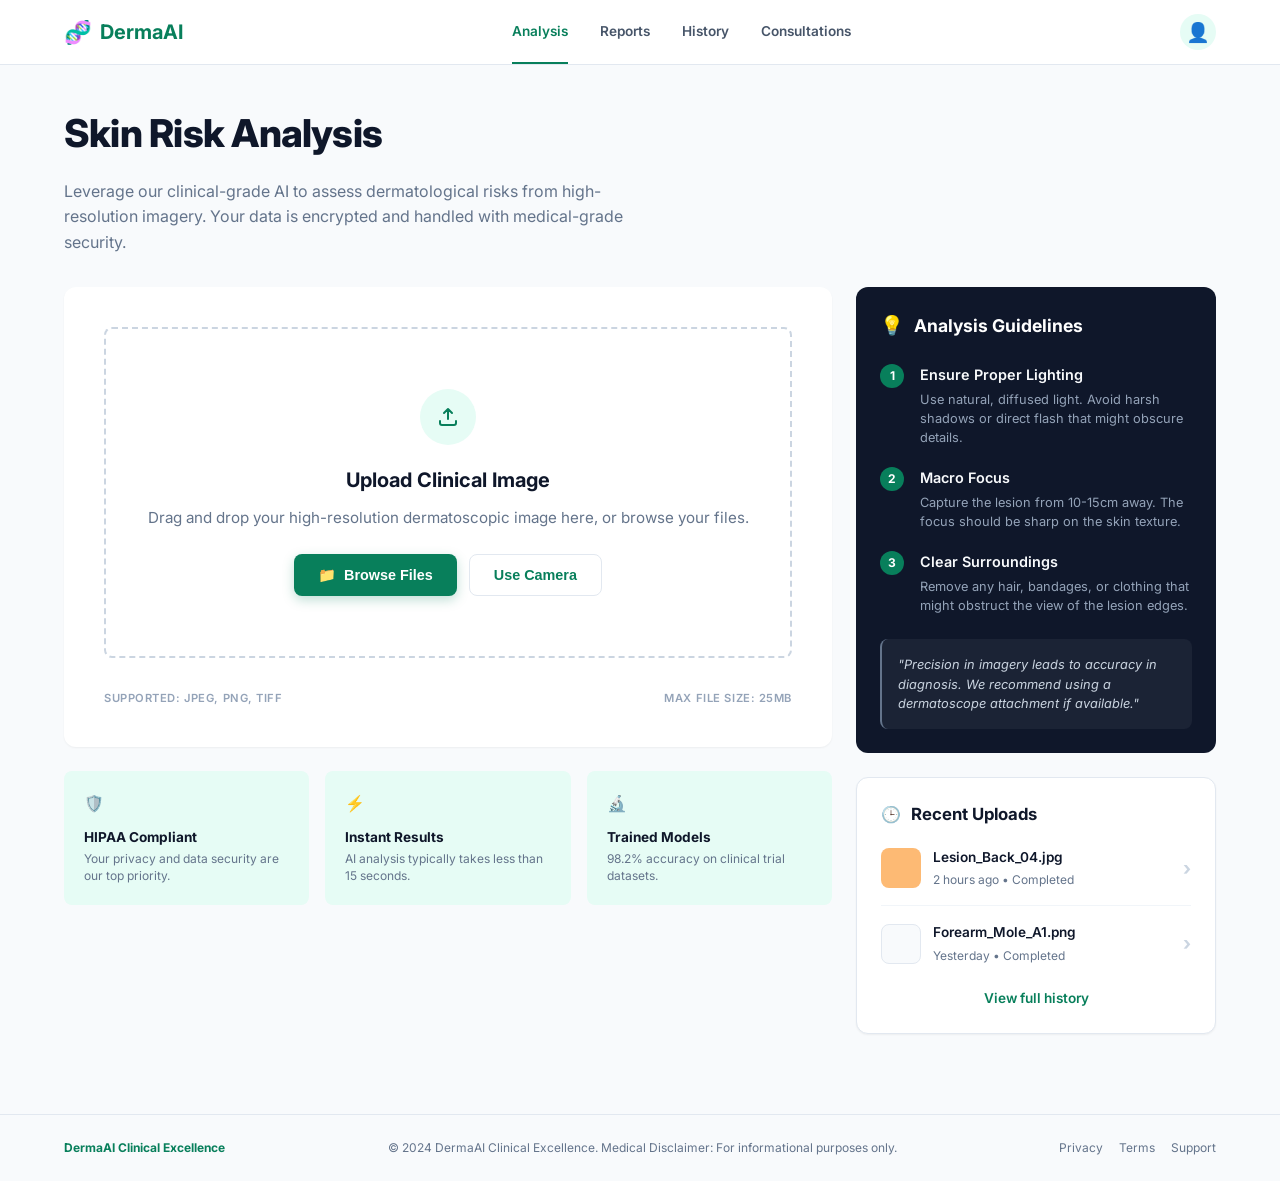
==== frontend/analyze.html @ 04e124de "Update analysis UI to clinical light theme" ====
<!DOCTYPE html>
<html lang="en">

<head>
    <meta charset="UTF-8" />
    <meta name="viewport" content="width=device-width, initial-scale=1.0" />
    <title>Skin Risk Analysis — DermaAI</title>
    <link rel="preconnect" href="https://fonts.googleapis.com" />
    <link href="https://fonts.googleapis.com/css2?family=Inter:wght@400;500;600;700;800&display=swap"
        rel="stylesheet" />
    <link rel="stylesheet" href="https://unpkg.com/leaflet@1.9.4/dist/leaflet.css" />
    <link rel="stylesheet" href="css/analyze.css" />
</head>

<body>

    <!-- ── NAV ────────────────────────────────────────────────── -->
    <nav class="nav">
        <div class="nav-inner">
            <a class="nav-logo" href="/">
                <span class="logo-icon">🧬</span>
                <span>DermaAI</span>
            </a>
            <div class="nav-links">
                <a href="#" class="active">Analysis</a>
                <a href="#">Reports</a>
                <a href="#">History</a>
                <a href="#">Consultations</a>
            </div>
            <div class="nav-user">
                <span class="avatar-icon">👤</span>
            </div>
        </div>
    </nav>

    <main class="main container">

        <!-- ── UPLOAD STATE ─────────────────────────────────────── -->
        <section class="upload-section" id="upload-section">
            <div class="upload-header">
                <h1>Skin Risk Analysis</h1>
                <p>Leverage our clinical-grade AI to assess dermatological risks from high-resolution imagery. Your data
                    is encrypted and handled with medical-grade security.</p>
            </div>

            <div class="upload-grid">
                <!-- Left Column: Upload Area -->
                <div class="upload-left">

                    <div class="upload-card" id="drop-zone">
                        <input type="file" id="file-input"
                            accept="image/png,image/jpeg,image/jpg,image/webp,image/bmp,image/tiff" hidden />

                        <div class="drop-content" id="drop-content">
                            <div class="drop-icon-circle">
                                <svg width="24" height="24" viewBox="0 0 24 24" fill="none" class="upload-icon">
                                    <path d="M12 4v10M12 4l-4 4m4-4 4 4M4 16v2a2 2 0 0 0 2 2h12a2 2 0 0 0 2-2v-2"
                                        stroke="currentColor" stroke-width="2" stroke-linecap="round"
                                        stroke-linejoin="round" />
                                </svg>
                            </div>
                            <h3>Upload Clinical Image</h3>
                            <p class="drop-hint">Drag and drop your high-resolution dermatoscopic image here, or browse
                                your files.</p>

                            <div class="upload-buttons">
                                <button class="btn-primary" id="browse-btn">
                                    <span class="icon">📁</span> Browse Files
                                </button>
                                <button class="btn-ghost-green">
                                    Use Camera
                                </button>
                            </div>
                        </div>

                        <!-- Preview state hides drop-content -->
                        <div class="preview-content hidden" id="preview-content">
                            <img id="preview-img" src="" alt="Preview" />
                            <p id="preview-name" class="hidden"></p>

                            <div class="upload-buttons preview-actions">
                                <button class="btn-primary" id="analyze-btn" disabled>
                                    <span id="analyze-label">Analyze Image</span>
                                    <span id="analyze-spinner" class="spinner hidden"></span>
                                </button>
                                <button class="btn-ghost-sm" id="change-btn">Change Image</button>
                            </div>
                        </div>

                        <div class="upload-footer">
                            <span class="left">SUPPORTED: JPEG, PNG, TIFF</span>
                            <span class="right">MAX FILE SIZE: 25MB</span>
                        </div>
                    </div>

                    <!-- Feature boxes -->
                    <div class="upload-features">
                        <div class="feat-box">
                            <div class="feat-icon">🛡️</div>
                            <div class="feat-text">
                                <h4>HIPAA Compliant</h4>
                                <p>Your privacy and data security are our top priority.</p>
                            </div>
                        </div>
                        <div class="feat-box">
                            <div class="feat-icon">⚡</div>
                            <div class="feat-text">
                                <h4>Instant Results</h4>
                                <p>AI analysis typically takes less than 15 seconds.</p>
                            </div>
                        </div>
                        <div class="feat-box">
                            <div class="feat-icon">🔬</div>
                            <div class="feat-text">
                                <h4>Trained Models</h4>
                                <p>98.2% accuracy on clinical trial datasets.</p>
                            </div>
                        </div>
                    </div>

                    <div class="error-box hidden" id="error-box">
                        <span id="error-msg"></span>
                    </div>
                </div>

                <!-- Right Column: Guidelines & History -->
                <div class="upload-right">

                    <!-- Analysis Guidelines Card -->
                    <div class="guidelines-card">
                        <div class="gl-header">
                            <span class="icon">💡</span>
                            <h2>Analysis Guidelines</h2>
                        </div>
                        <div class="gl-list">
                            <div class="gl-item">
                                <div class="gl-num">1</div>
                                <div class="gl-text">
                                    <h4>Ensure Proper Lighting</h4>
                                    <p>Use natural, diffused light. Avoid harsh shadows or direct flash that might
                                        obscure details.</p>
                                </div>
                            </div>
                            <div class="gl-item">
                                <div class="gl-num">2</div>
                                <div class="gl-text">
                                    <h4>Macro Focus</h4>
                                    <p>Capture the lesion from 10-15cm away. The focus should be sharp on the skin
                                        texture.</p>
                                </div>
                            </div>
                            <div class="gl-item">
                                <div class="gl-num">3</div>
                                <div class="gl-text">
                                    <h4>Clear Surroundings</h4>
                                    <p>Remove any hair, bandages, or clothing that might obstruct the view of the lesion
                                        edges.</p>
                                </div>
                            </div>
                        </div>
                        <div class="gl-quote">
                            "Precision in imagery leads to accuracy in diagnosis. We recommend using a dermatoscope
                            attachment if available."
                        </div>
                    </div>

                    <!-- Recent Uploads Card -->
                    <div class="recent-uploads-card">
                        <div class="ru-header">
                            <span class="icon">🕒</span>
                            <h2>Recent Uploads</h2>
                        </div>
                        <div class="ru-list">
                            <div class="ru-item">
                                <div class="ru-thumb orange"></div>
                                <div class="ru-info">
                                    <h4>Lesion_Back_04.jpg</h4>
                                    <p>2 hours ago • Completed</p>
                                </div>
                                <div class="ru-arrow">›</div>
                            </div>
                            <div class="ru-item">
                                <div class="ru-thumb white"></div>
                                <div class="ru-info">
                                    <h4>Forearm_Mole_A1.png</h4>
                                    <p>Yesterday • Completed</p>
                                </div>
                                <div class="ru-arrow">›</div>
                            </div>
                        </div>
                        <div class="ru-view-all">
                            <a href="#">View full history</a>
                        </div>
                    </div>

                </div>
            </div>
        </section>

        <!-- ── RESULTS STATE ────────────────────────────────────── -->
        <section class="results-section hidden" id="results-section">

            <!-- Header -->
            <div class="result-header-row">
                <div class="result-header-text">
                    <span class="super-heading">CLINICAL ANALYSIS RESULT</span>
                    <h1 id="report-id">Report #DAI-0000</h1>
                    <p>AI-assisted dermatological evaluation generated on <span id="report-date"></span>. This report
                        provides visual heatmaps and risk stratification.</p>
                </div>
                <div class="result-header-action">
                    <button class="btn-primary" id="download-btn">
                        <span id="dl-label">📥 Download PDF Report</span>
                        <span id="dl-spinner" class="spinner hidden"></span>
                    </button>
                </div>
            </div>

            <div class="layout-grid">

                <!-- Left Column -->
                <div class="col-left">

                    <!-- Visual Diagnostics -->
                    <div class="card visual-card">
                        <div class="card-header">
                            <span class="icon">👁️</span>
                            <h2>Visual Diagnostics</h2>
                        </div>
                        <div class="images-container">
                            <div class="image-box">
                                <span class="image-label">ORIGINAL INPUT IMAGE</span>
                                <div class="img-wrapper">
                                    <img id="orig-img" src="" alt="Raw Input" />
                                    <span class="img-pill">RAW_INPUT_01</span>
                                </div>
                            </div>
                            <div class="image-box">
                                <span class="image-label">GRAD-CAM HEATMAP</span>
                                <div class="img-wrapper">
                                    <img id="heat-img" src="" alt="Activation Map" />
                                    <span class="img-pill">ACTIVATION_MAP_01</span>
                                </div>
                            </div>
                        </div>
                        <div class="visual-explainer">
                            The Grad-CAM heatmap highlights the specific pixel regions the neural network prioritized
                            during classification. Red areas indicate high influence on the final prediction.
                        </div>
                    </div>

                    <!-- Clinical Recommendations -->
                    <div class="card recommendations-card" id="recs-card">
                        <h2>Clinical Recommendations</h2>
                        <div class="rec-list" id="rec-list">
                            <!-- Injected by JS -->
                        </div>
                    </div>

                </div>

                <!-- Right Column -->
                <div class="col-right">

                    <!-- AI Prediction (Green Card) -->
                    <div class="card prediction-card" id="prediction-card">
                        <div class="pred-header">
                            <div class="shield-icon">🛡️</div>
                            <div class="risk-badge" id="risk-badge">LOW RISK</div>
                        </div>
                        <div class="pred-body">
                            <span class="pred-super">AI PREDICTION</span>
                            <h2 id="pred-class-main">Benign Pattern</h2>
                        </div>
                        <div class="pred-footer">
                            <div class="conf-labels">
                                <span>Confidence Score</span>
                                <span id="conf-pct" class="conf-pct-text">94.2%</span>
                            </div>
                            <div class="conf-track">
                                <div class="conf-fill" id="conf-fill" style="width: 0%"></div>
                            </div>
                        </div>
                    </div>

                    <!-- Analysis Details -->
                    <div class="card details-card">
                        <h2>Analysis Details</h2>
                        <div class="detail-row">
                            <span class="detail-label">Label Class</span>
                            <span class="detail-value" id="detail-class">Melanocytic</span>
                        </div>
                        <div class="detail-row">
                            <span class="detail-label">Processing Time</span>
                            <span class="detail-value" id="detail-time">1.2s</span>
                        </div>
                        <div class="detail-row">
                            <span class="detail-label">Model Version</span>
                            <span class="detail-value">v4.2-Clinical</span>
                        </div>
                    </div>

                    <!-- Nearby Specialists -->
                    <div class="card map-card">
                        <h2>Find Nearby Specialists</h2>
                        <p>Connect with a professional to verify these findings and receive a personalized treatment
                            plan.</p>
                        <div class="map-wrapper" id="map-wrapper">
                            <div id="map" class="map-container"></div>
                        </div>
                        <button class="btn-ghost" id="map-btn">🔍 Search Specialists</button>
                    </div>

                </div>
            </div>

            <!-- Footer Disclaimer -->
            <div class="disclaimer-banner">
                <div class="disc-icon">i</div>
                <div class="disc-content">
                    <strong>Medical Disclaimer</strong>
                    <p>This AI-generated analysis is for informational purposes only and does not constitute medical
                        advice, diagnosis, or treatment. DermaAI's algorithms are screening tools and should not be used
                        as a replacement for clinical evaluation by a healthcare professional. If you notice rapid
                        changes in size, shape, or color of any skin lesion, please consult a dermatologist immediately
                        regardless of the results shown here.</p>
                </div>
            </div>

            <!-- New analysis button at very bottom -->
            <div class="new-analysis-wrap">
                <button class="btn-text" id="new-analysis-btn">← Analyze another image</button>
            </div>

        </section>
    </main>

    <footer class="app-footer">
        <div class="container footer-inner">
            <div class="footer-left">DermaAI Clinical Excellence</div>
            <div class="footer-mid">© 2024 DermaAI Clinical Excellence. Medical Disclaimer: For informational purposes
                only.</div>
            <div class="footer-right">
                <a href="#">Privacy</a>
                <a href="#">Terms</a>
                <a href="#">Support</a>
            </div>
        </div>
    </footer>

    <script src="https://unpkg.com/leaflet@1.9.4/dist/leaflet.js"></script>
    <script src="js/upload.js"></script>
    <script src="js/analyze.js"></script>
    <script src="js/map.js"></script>
</body>

</html>
---- frontend/css/analyze.css ----
/* ═══════════════════════════════════════════════════════════
   DermaAI — Clinical Analysis Theme CSS
   Clean, light, medical aesthetics matching the new design
═══════════════════════════════════════════════════════════ */

:root {
    --bg-color: #f8fafc;
    --surface-color: #ffffff;
    --text-main: #0f172a;
    --text-muted: #64748b;
    --text-nav: #475569;

    --primary: #0ca678;
    /* Teal / Green */
    --primary-dark: #087f5b;
    --primary-light: #e6fcf5;
    --primary-hover: #065f46;

    --border-color: #e2e8f0;

    --shadow-sm: 0 1px 2px rgba(0, 0, 0, 0.05);
    --shadow-md: 0 4px 6px -1px rgba(0, 0, 0, 0.05), 0 2px 4px -1px rgba(0, 0, 0, 0.03);
    --shadow-lg: 0 10px 15px -3px rgba(0, 0, 0, 0.05);

    --radius: 8px;
    --radius-lg: 12px;
}

*,
*::before,
*::after {
    box-sizing: border-box;
    margin: 0;
    padding: 0;
}

body {
    font-family: 'Inter', sans-serif;
    background-color: var(--bg-color);
    color: var(--text-main);
    line-height: 1.5;
    min-height: 100vh;
    display: flex;
    flex-direction: column;
}

.container {
    max-width: 1200px;
    margin: 0 auto;
    padding: 0 24px;
}

.hidden {
    display: none !important;
}

/* ── NAV ────────────────────────────────────────────────── */
.nav {
    background: var(--surface-color);
    border-bottom: 1px solid var(--border-color);
    position: sticky;
    top: 0;
    z-index: 100;
}

.nav-inner {
    max-width: 1200px;
    margin: 0 auto;
    padding: 0 24px;
    display: flex;
    align-items: center;
    justify-content: space-between;
    height: 64px;
}

.nav-logo {
    display: flex;
    align-items: center;
    gap: 8px;
    text-decoration: none;
    font-weight: 700;
    font-size: 1.25rem;
    color: var(--primary-dark);
}

.logo-icon {
    font-size: 1.4rem;
}

.nav-links {
    display: flex;
    gap: 32px;
    height: 100%;
}

.nav-links a {
    color: var(--text-nav);
    text-decoration: none;
    font-weight: 600;
    font-size: 0.85rem;
    display: flex;
    align-items: center;
    border-bottom: 2px solid transparent;
    transition: color 0.2s;
}

.nav-links a:hover {
    color: var(--text-main);
}

.nav-links a.active {
    color: var(--primary-dark);
    border-bottom-color: var(--primary-dark);
}

.nav-user .avatar-icon {
    font-size: 1.2rem;
    background: var(--primary-light);
    width: 36px;
    height: 36px;
    border-radius: 50%;
    display: flex;
    align-items: center;
    justify-content: center;
    color: var(--primary-dark);
}

/* ── MAIN ───────────────────────────────────────────────── */
.main {
    flex: 1;
    padding: 40px 24px 80px;
}

/* Common Text Styles */
.super-heading {
    font-size: 0.65rem;
    font-weight: 700;
    text-transform: uppercase;
    letter-spacing: 0.1em;
    color: var(--primary-dark);
    margin-bottom: 8px;
    display: block;
}

/* ── UPLOAD STATE (NEW REBUILD) ─────────────────────────── */
.upload-section {
    animation: fadeIn 0.4s ease;
}

.upload-header {
    margin-bottom: 32px;
}

.upload-header h1 {
    font-size: 2.4rem;
    font-weight: 800;
    letter-spacing: -0.02em;
    margin-bottom: 16px;
    color: #0f172a;
}

.upload-header p {
    color: var(--text-muted);
    font-size: 1rem;
    max-width: 600px;
    line-height: 1.6;
}

.upload-grid {
    display: grid;
    grid-template-columns: 1fr 360px;
    gap: 24px;
}

@media (max-width: 900px) {
    .upload-grid {
        grid-template-columns: 1fr;
    }
}

/* Upload Card (Left) */
.upload-card {
    background: var(--surface-color);
    border-radius: var(--radius-lg);
    padding: 40px;
    box-shadow: var(--shadow-sm);
    display: flex;
    flex-direction: column;
    margin-bottom: 24px;
}

.drop-content {
    border: 2px dashed #cbd5e1;
    border-radius: var(--radius);
    padding: 60px 32px;
    text-align: center;
    margin-bottom: 32px;
    transition: all 0.2s;
}

.upload-card.drag-over .drop-content {
    border-color: var(--primary-dark);
    background: #f8fafc;
}

.drop-icon-circle {
    width: 56px;
    height: 56px;
    border-radius: 50%;
    background: var(--primary-light);
    color: var(--primary-dark);
    display: flex;
    align-items: center;
    justify-content: center;
    margin: 0 auto 20px;
}

.upload-icon {
    color: var(--primary-dark);
}

.drop-content h3 {
    font-size: 1.25rem;
    font-weight: 700;
    margin-bottom: 12px;
}

.drop-hint {
    font-size: 0.95rem;
    color: var(--text-muted);
    margin-bottom: 24px;
}

.upload-buttons {
    display: flex;
    gap: 12px;
    justify-content: center;
}

.upload-footer {
    display: flex;
    justify-content: space-between;
    font-size: 0.7rem;
    font-weight: 600;
    color: #94a3b8;
    letter-spacing: 0.05em;
}

/* Feature Boxes */
.upload-features {
    display: grid;
    grid-template-columns: repeat(3, 1fr);
    gap: 16px;
}

.feat-box {
    background: var(--primary-light);
    border-radius: var(--radius);
    padding: 20px;
    display: flex;
    flex-direction: column;
    gap: 12px;
}

.feat-icon {
    width: 24px;
    height: 24px;
}

.feat-text h4 {
    font-size: 0.85rem;
    font-weight: 700;
    color: var(--text-main);
    margin-bottom: 4px;
}

.feat-text p {
    font-size: 0.75rem;
    color: var(--text-muted);
    line-height: 1.4;
}

/* Guidelines Card */
.guidelines-card {
    background: #0f172a;
    color: white;
    border-radius: var(--radius-lg);
    padding: 24px;
    margin-bottom: 24px;
}

.gl-header {
    display: flex;
    align-items: center;
    gap: 10px;
    margin-bottom: 24px;
}

.gl-header .icon {
    color: #38bdf8;
    font-size: 1.2rem;
}

.gl-header h2 {
    font-size: 1.1rem;
    font-weight: 700;
}

.gl-list {
    display: flex;
    flex-direction: column;
    gap: 20px;
    margin-bottom: 24px;
}

.gl-item {
    display: flex;
    gap: 16px;
}

.gl-num {
    width: 24px;
    height: 24px;
    border-radius: 50%;
    flex-shrink: 0;
    background: var(--primary-dark);
    color: white;
    font-size: 0.75rem;
    font-weight: 700;
    display: flex;
    justify-content: center;
    align-items: center;
}

.gl-text h4 {
    font-size: 0.9rem;
    font-weight: 600;
    color: #f8fafc;
    margin-bottom: 4px;
}

.gl-text p {
    font-size: 0.8rem;
    color: #94a3b8;
    line-height: 1.5;
}

.gl-quote {
    font-style: italic;
    font-size: 0.8rem;
    color: #cbd5e1;
    background: rgba(255, 255, 255, 0.05);
    border-radius: var(--radius);
    padding: 16px;
    border-left: 2px solid var(--text-muted);
}

/* Recent Uploads */
.recent-uploads-card {
    background: var(--surface-color);
    border: 1px solid var(--border-color);
    border-radius: var(--radius-lg);
    padding: 24px;
    box-shadow: var(--shadow-sm);
}

.ru-header {
    display: flex;
    align-items: center;
    gap: 10px;
    margin-bottom: 20px;
}

.ru-header .icon {
    color: var(--primary-dark);
}

.ru-header h2 {
    font-size: 1.05rem;
    font-weight: 700;
}

.ru-list {
    display: flex;
    flex-direction: column;
    gap: 16px;
    margin-bottom: 20px;
}

.ru-item {
    display: flex;
    align-items: center;
    gap: 12px;
    padding-bottom: 16px;
    border-bottom: 1px solid #f1f5f9;
    cursor: pointer;
}

.ru-item:last-child {
    border-bottom: none;
    padding-bottom: 0;
}

.ru-thumb {
    width: 40px;
    height: 40px;
    border-radius: var(--radius);
    flex-shrink: 0;
}

.ru-thumb.orange {
    background: #fdba74;
}

.ru-thumb.white {
    background: #f8fafc;
    border: 1px solid var(--border-color);
}

.ru-info {
    flex: 1;
}

.ru-info h4 {
    font-size: 0.85rem;
    font-weight: 600;
    margin-bottom: 4px;
}

.ru-info p {
    font-size: 0.75rem;
    color: var(--text-muted);
}

.ru-arrow {
    color: #cbd5e1;
    font-weight: bold;
    font-size: 1.2rem;
}

.ru-view-all {
    text-align: center;
}

.ru-view-all a {
    color: var(--primary-dark);
    font-size: 0.85rem;
    font-weight: 600;
    text-decoration: none;
}

.ru-view-all a:hover {
    text-decoration: underline;
}

/* Upload Flow buttons inside dropzone */
.btn-primary {
    background: var(--primary-dark);
    color: white;
    border: none;
    border-radius: var(--radius);
    padding: 12px 24px;
    font-weight: 600;
    font-size: 0.9rem;
    cursor: pointer;
    display: inline-flex;
    align-items: center;
    justify-content: center;
    gap: 8px;
    box-shadow: 0 4px 12px rgba(8, 127, 91, 0.25);
    transition: all 0.2s;
}

.btn-primary:hover:not(:disabled) {
    background: var(--primary-hover);
    transform: translateY(-1px);
    box-shadow: 0 6px 16px rgba(8, 127, 91, 0.3);
}

.btn-primary:disabled {
    opacity: 0.6;
    cursor: not-allowed;
    transform: none;
    box-shadow: none;
}

.btn-ghost-green {
    background: white;
    border: 1px solid var(--border-color);
    color: var(--primary-dark);
    font-weight: 600;
    font-size: 0.9rem;
    border-radius: var(--radius);
    padding: 12px 24px;
    cursor: pointer;
    transition: all 0.2s;
}

.btn-ghost-green:hover {
    background: var(--primary-light);
    border-color: var(--primary);
}

.preview-content {
    display: flex;
    flex-direction: column;
    align-items: center;
    margin-bottom: 32px;
}

.preview-content img {
    max-height: 280px;
    border-radius: var(--radius);
    box-shadow: var(--shadow-sm);
    margin-bottom: 24px;
}

.preview-actions {
    width: 100%;
    display: flex;
    gap: 16px;
    justify-content: center;
}

/* ── RESULTS STATE ──────────────────────────────────────── */
.results-section {
    animation: fadeIn 0.4s ease;
}

@keyframes fadeIn {
    from {
        opacity: 0;
        transform: translateY(10px);
    }

    to {
        opacity: 1;
        transform: none;
    }
}

.result-header-row {
    display: flex;
    justify-content: space-between;
    align-items: flex-start;
    margin-bottom: 32px;
}

.result-header-text h1 {
    font-size: 2.2rem;
    font-weight: 800;
    letter-spacing: -0.02em;
    margin-bottom: 8px;
    color: #0f172a;
}

.result-header-text p {
    color: var(--text-muted);
    font-size: 0.9rem;
    max-width: 500px;
    line-height: 1.5;
}

.layout-grid {
    display: grid;
    grid-template-columns: 1fr 340px;
    gap: 24px;
    margin-bottom: 32px;
}

@media (max-width: 900px) {
    .layout-grid {
        grid-template-columns: 1fr;
    }
}

/* Cards */
.card {
    background: var(--surface-color);
    border-radius: var(--radius-lg);
    padding: 24px;
    box-shadow: var(--shadow-sm);
    margin-bottom: 24px;
    border: 1px solid #f1f5f9;
}

.card h2 {
    font-size: 1.05rem;
    font-weight: 700;
    margin-bottom: 16px;
}

/* Visual Diagnostics */
.visual-card .card-header {
    display: flex;
    align-items: center;
    gap: 8px;
    margin-bottom: 20px;
}

.visual-card .card-header h2 {
    margin: 0;
}

.visual-card .icon {
    color: var(--primary-dark);
    font-size: 1.2rem;
}

.images-container {
    display: grid;
    grid-template-columns: 1fr 1fr;
    gap: 16px;
    margin-bottom: 20px;
}

.image-box {
    display: flex;
    flex-direction: column;
    gap: 8px;
}

.image-label {
    font-size: 0.65rem;
    font-weight: 700;
    letter-spacing: 0.05em;
    color: var(--text-muted);
}

.img-wrapper {
    position: relative;
    border-radius: var(--radius);
    overflow: hidden;
    background: #f1f5f9;
    aspect-ratio: 1;
}

.img-wrapper img {
    width: 100%;
    height: 100%;
    object-fit: cover;
    display: block;
}

.img-pill {
    position: absolute;
    bottom: 8px;
    left: 8px;
    background: rgba(255, 255, 255, 0.85);
    backdrop-filter: blur(4px);
    padding: 4px 8px;
    border-radius: 4px;
    font-size: 0.6rem;
    font-weight: 700;
    color: var(--text-main);
    pointer-events: none;
}

.visual-explainer {
    background: #f8fafc;
    border: 1px solid var(--border-color);
    border-radius: var(--radius);
    padding: 16px;
    font-size: 0.8rem;
    color: var(--text-nav);
    font-style: italic;
}

/* Clinical Recommendations */
.recommendations-card {
    padding-bottom: 16px;
}

.rec-list {
    display: flex;
    flex-direction: column;
    gap: 20px;
}

.rec-item {
    display: flex;
    gap: 16px;
}

.rec-num {
    width: 24px;
    height: 24px;
    border-radius: 50%;
    flex-shrink: 0;
    background: var(--primary-light);
    color: var(--primary-dark);
    font-size: 0.75rem;
    font-weight: 700;
    display: flex;
    align-items: center;
    justify-content: center;
}

.rec-text h4 {
    font-size: 0.85rem;
    font-weight: 700;
    margin-bottom: 4px;
}

.rec-text p {
    font-size: 0.8rem;
    color: var(--text-nav);
    line-height: 1.5;
}

/* AI Prediction Card */
.prediction-card {
    background: linear-gradient(145deg, #098865 0%, #065f46 100%);
    color: white;
    padding: 24px;
    border: none;
}

.pred-header {
    display: flex;
    justify-content: space-between;
    align-items: center;
    margin-bottom: 24px;
}

.shield-icon {
    width: 32px;
    height: 32px;
    border-radius: 8px;
    background: rgba(255, 255, 255, 0.2);
    display: flex;
    align-items: center;
    justify-content: center;
    font-size: 1.1rem;
}

.risk-badge {
    background: var(--primary-light);
    color: var(--primary-dark);
    padding: 4px 10px;
    border-radius: 50px;
    font-size: 0.65rem;
    font-weight: 800;
    text-transform: uppercase;
    letter-spacing: 0.05em;
}

/* Dynamic risk colors */
.prediction-card.medium {
    background: linear-gradient(145deg, #d97706 0%, #b45309 100%);
}

.prediction-card.medium .risk-badge {
    background: #fef3c7;
    color: #b45309;
}

.prediction-card.high {
    background: linear-gradient(145deg, #dc2626 0%, #991b1b 100%);
}

.prediction-card.high .risk-badge {
    background: #fee2e2;
    color: #b91c1c;
}

.pred-body {
    margin-bottom: 24px;
}

.pred-super {
    display: block;
    font-size: 0.65rem;
    font-weight: 700;
    letter-spacing: 0.05em;
    opacity: 0.8;
    margin-bottom: 4px;
}

.pred-body h2 {
    font-size: 1.8rem;
    font-weight: 800;
    margin: 0;
    letter-spacing: -0.01em;
}

.pred-footer {
    border-top: 1px solid rgba(255, 255, 255, 0.15);
    padding-top: 16px;
}

.conf-labels {
    display: flex;
    justify-content: space-between;
    font-size: 0.75rem;
    font-weight: 600;
    margin-bottom: 8px;
    opacity: 0.9;
}

.conf-track {
    height: 6px;
    background: rgba(255, 255, 255, 0.2);
    border-radius: 3px;
    overflow: hidden;
}

.conf-fill {
    height: 100%;
    background: white;
    border-radius: 3px;
    transition: width 1s cubic-bezier(0.2, 1, 0.3, 1);
}

/* Details Card */
.details-card {
    padding: 20px 24px;
    display: flex;
    flex-direction: column;
    gap: 12px;
}

.details-card h2 {
    margin-bottom: 8px;
}

.detail-row {
    display: flex;
    justify-content: space-between;
    font-size: 0.8rem;
    align-items: center;
}

.detail-label {
    color: var(--text-muted);
    font-weight: 500;
}

.detail-value {
    font-weight: 600;
    color: var(--text-main);
}

/* Specialists Map Card */
.map-card {
    padding-bottom: 20px;
}

.map-card p {
    font-size: 0.8rem;
    color: var(--text-muted);
    margin-bottom: 16px;
    line-height: 1.5;
}

.map-wrapper {
    margin-bottom: 16px;
    border-radius: var(--radius);
    overflow: hidden;
    background: #e2e8f0;
    height: 160px;
    position: relative;
}

.map-container {
    position: absolute;
    inset: 0;
}

.btn-ghost {
    background: white;
    border: 1px solid var(--border-color);
    color: var(--primary-dark);
    width: 100%;
    border-radius: var(--radius);
    padding: 10px;
    font-weight: 600;
    font-size: 0.85rem;
    cursor: pointer;
    transition: 0.2s;
}

.btn-ghost:hover {
    background: #f8fafc;
    border-color: var(--primary);
}

.btn-ghost-sm {
    background: white;
    border: 1px solid var(--border-color);
    color: var(--text-main);
    border-radius: var(--radius);
    padding: 10px 16px;
    font-weight: 600;
    font-size: 0.85rem;
    cursor: pointer;
    transition: 0.2s;
}

.btn-ghost-sm:hover {
    background: #f1f5f9;
}

/* Disclaimer Banner */
.disclaimer-banner {
    background: #f1f5f9;
    border-radius: var(--radius-lg);
    padding: 20px 24px;
    display: flex;
    gap: 16px;
    align-items: flex-start;
    margin-bottom: 24px;
    border: 1px solid #e2e8f0;
}

.disc-icon {
    width: 20px;
    height: 20px;
    border-radius: 50%;
    background: #dc2626;
    color: white;
    display: flex;
    align-items: center;
    justify-content: center;
    font-weight: 800;
    font-size: 0.7rem;
    flex-shrink: 0;
    margin-top: 2px;
}

.disc-content strong {
    display: block;
    font-size: 0.85rem;
    color: var(--text-main);
    margin-bottom: 4px;
}

.disc-content p {
    font-size: 0.75rem;
    color: var(--text-muted);
    line-height: 1.6;
}

.new-analysis-wrap {
    text-align: center;
}

/* Spinner */
.spinner {
    width: 16px;
    height: 16px;
    border: 2px solid rgba(255, 255, 255, 0.3);
    border-top-color: white;
    border-radius: 50%;
    animation: spin 0.8s linear infinite;
}

/* Footer */
.app-footer {
    border-top: 1px solid var(--border-color);
    padding: 24px 0;
    background: var(--bg-color);
}

.footer-inner {
    display: flex;
    justify-content: space-between;
    align-items: center;
    font-size: 0.75rem;
    color: var(--text-muted);
}

.footer-left {
    font-weight: 700;
    color: var(--primary-dark);
}

.footer-right {
    display: flex;
    gap: 16px;
}

.footer-right a {
    color: var(--text-muted);
    text-decoration: none;
}

.footer-right a:hover {
    color: var(--text-main);
}
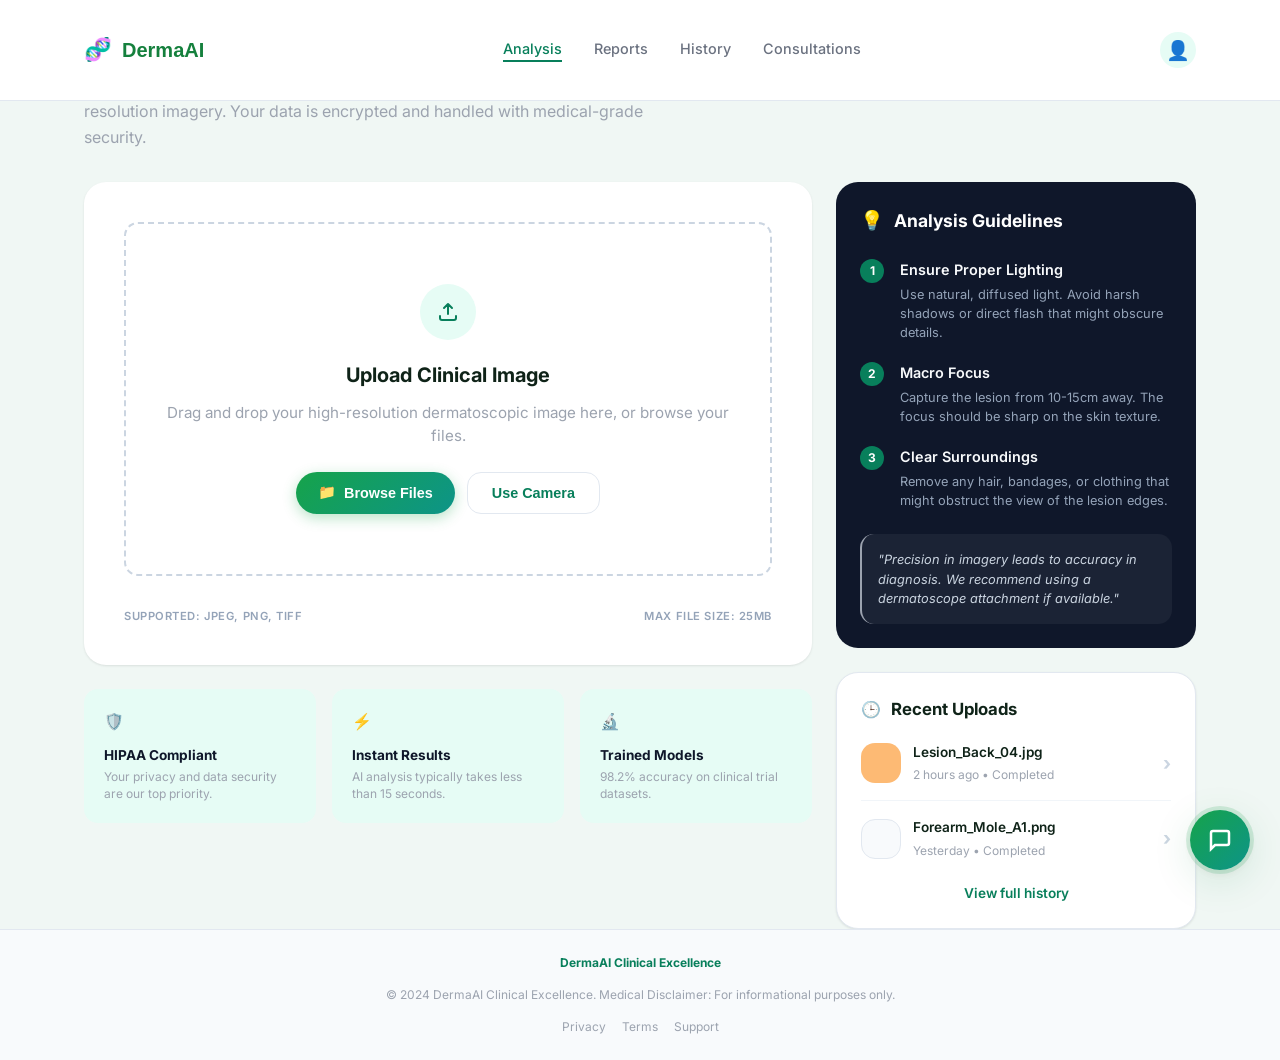
==== commit 58fc1922: "feat: add AI chatbot widget to analyze page" ====
--- a/frontend/analyze.html
+++ b/frontend/analyze.html
@@ -10,6 +10,7 @@
         rel="stylesheet" />
     <link rel="stylesheet" href="https://unpkg.com/leaflet@1.9.4/dist/leaflet.css" />
     <link rel="stylesheet" href="css/analyze.css" />
+    <link rel="stylesheet" href="css/index.css" />
 </head>
 
 <body>
@@ -80,7 +81,7 @@
 
                             <div class="upload-buttons preview-actions">
                                 <button class="btn-primary" id="analyze-btn" disabled>
-                                    <span id="analyze-label">Analyze Image</span>
+                                    <span id="analyze-label">Select an image first</span>
                                     <span id="analyze-spinner" class="spinner hidden"></span>
                                 </button>
                                 <button class="btn-ghost-sm" id="change-btn">Change Image</button>
@@ -249,11 +250,24 @@
                         </div>
                     </div>
 
-                    <!-- Clinical Recommendations -->
+                    <!-- Clinical Assessment -->
                     <div class="card recommendations-card" id="recs-card">
-                        <h2>Clinical Recommendations</h2>
+                        <h2>Clinical Assessment</h2>
                         <div class="rec-list" id="rec-list">
-                            <!-- Injected by JS -->
+                            <div class="rec-item">
+                                <div class="rec-num">1</div>
+                                <div class="rec-text">
+                                    <h4>Diagnostic Observation</h4>
+                                    <p id="diag-message">Loading message...</p>
+                                </div>
+                            </div>
+                            <div class="rec-item">
+                                <div class="rec-num">2</div>
+                                <div class="rec-text">
+                                    <h4>Recommended Action</h4>
+                                    <p id="diag-advice">Loading advice...</p>
+                                </div>
+                            </div>
                         </div>
                     </div>
 
@@ -287,32 +301,37 @@
                     <div class="card details-card">
                         <h2>Analysis Details</h2>
                         <div class="detail-row">
-                            <span class="detail-label">Label Class</span>
-                            <span class="detail-value" id="detail-class">Melanocytic</span>
+                            <span class="detail-label">Suspected Condition</span>
+                            <span class="detail-value" id="detail-class">Loading...</span>
+                        </div>
+                        <div class="detail-row">
+                            <span class="detail-label">Urgency Level</span>
+                            <span class="detail-value" id="detail-urgency">Loading...</span>
                         </div>
                         <div class="detail-row">
                             <span class="detail-label">Processing Time</span>
                             <span class="detail-value" id="detail-time">1.2s</span>
                         </div>
-                        <div class="detail-row">
-                            <span class="detail-label">Model Version</span>
-                            <span class="detail-value">v4.2-Clinical</span>
-                        </div>
                     </div>
 
                     <!-- Nearby Specialists -->
                     <div class="card map-card">
                         <h2>Find Nearby Specialists</h2>
-                        <p>Connect with a professional to verify these findings and receive a personalized treatment
-                            plan.</p>
-                        <div class="map-wrapper" id="map-wrapper">
+                        <p>Connect with a professional to verify these findings and receive a personalized treatment plan.</p>
+                        <div class="map-wrapper" id="map-wrapper" style="margin-bottom: 20px;">
                             <div id="map" class="map-container"></div>
                         </div>
-                        <button class="btn-ghost" id="map-btn">🔍 Search Specialists</button>
-                    </div>
-
-                </div>
-            </div>
+                        <div id="derm-list" class="derm-list-container">
+                            <div class="derm-loading">Loading nearby doctors...</div>
+                        </div>
+                    </div>
+
+                    <!-- AI Clinical Insights (populated by analyze.js / Gemini) -->
+                    <div id="ai-insights-section" class="ai-insights-section hidden"></div>
+
+                </div>
+            </div>
+
 
             <!-- Footer Disclaimer -->
             <div class="disclaimer-banner">
@@ -348,10 +367,42 @@
         </div>
     </footer>
 
+    <!-- ── CHATBOT WIDGET ────────────────────────────────────────── -->
+    <div class="chat-widget" id="chat-widget">
+        <button class="chat-toggle glass" id="chat-toggle" aria-label="Toggle Chat">
+            <svg width="24" height="24" viewBox="0 0 24 24" fill="none" stroke="currentColor" stroke-width="2.5">
+                <path d="M21 15a2 2 0 0 1-2 2H7l-4 4V5a2 2 0 0 1 2-2h14a2 2 0 0 1 2 2z"></path>
+            </svg>
+        </button>
+        <div class="chat-window shadow-lg glass" id="chat-window">
+            <div class="chat-header">
+                <div class="chat-header-title">
+                    <span>🧬</span> DermaAI Assistant
+                </div>
+                <button class="chat-close" id="chat-close">&times;</button>
+            </div>
+            <div class="chat-body" id="chat-body">
+                <div class="chat-message bot">
+                    <div class="msg-bubble">Hi! I'm your AI skin assistant. Ask me anything about skin conditions, your results, or next steps.</div>
+                </div>
+            </div>
+            <div class="chat-input-area">
+                <input type="text" id="chat-input" placeholder="Ask about your results..." autocomplete="off" />
+                <button id="chat-send" aria-label="Send">
+                    <svg width="20" height="20" viewBox="0 0 24 24" fill="none" stroke="currentColor" stroke-width="2">
+                        <line x1="22" y1="2" x2="11" y2="13"></line>
+                        <polygon points="22 2 15 22 11 13 2 9 22 2"></polygon>
+                    </svg>
+                </button>
+            </div>
+        </div>
+    </div>
+
     <script src="https://unpkg.com/leaflet@1.9.4/dist/leaflet.js"></script>
     <script src="js/upload.js"></script>
     <script src="js/analyze.js"></script>
     <script src="js/map.js"></script>
+    <script src="js/chat.js"></script>
 </body>
 
 </html>
--- a/frontend/css/analyze.css
+++ b/frontend/css/analyze.css
@@ -1,990 +1,1290 @@
-/* ═══════════════════════════════════════════════════════════
-   DermaAI — Clinical Analysis Theme CSS
-   Clean, light, medical aesthetics matching the new design
-═══════════════════════════════════════════════════════════ */
-
-:root {
-    --bg-color: #f8fafc;
-    --surface-color: #ffffff;
-    --text-main: #0f172a;
-    --text-muted: #64748b;
-    --text-nav: #475569;
-
-    --primary: #0ca678;
-    /* Teal / Green */
-    --primary-dark: #087f5b;
-    --primary-light: #e6fcf5;
-    --primary-hover: #065f46;
-
-    --border-color: #e2e8f0;
-
-    --shadow-sm: 0 1px 2px rgba(0, 0, 0, 0.05);
-    --shadow-md: 0 4px 6px -1px rgba(0, 0, 0, 0.05), 0 2px 4px -1px rgba(0, 0, 0, 0.03);
-    --shadow-lg: 0 10px 15px -3px rgba(0, 0, 0, 0.05);
-
-    --radius: 8px;
-    --radius-lg: 12px;
-}
-
-*,
-*::before,
-*::after {
-    box-sizing: border-box;
-    margin: 0;
-    padding: 0;
-}
-
-body {
-    font-family: 'Inter', sans-serif;
-    background-color: var(--bg-color);
-    color: var(--text-main);
-    line-height: 1.5;
-    min-height: 100vh;
-    display: flex;
-    flex-direction: column;
-}
-
-.container {
-    max-width: 1200px;
-    margin: 0 auto;
-    padding: 0 24px;
-}
-
-.hidden {
-    display: none !important;
-}
-
-/* ── NAV ────────────────────────────────────────────────── */
-.nav {
-    background: var(--surface-color);
-    border-bottom: 1px solid var(--border-color);
-    position: sticky;
-    top: 0;
-    z-index: 100;
-}
-
-.nav-inner {
-    max-width: 1200px;
-    margin: 0 auto;
-    padding: 0 24px;
-    display: flex;
-    align-items: center;
-    justify-content: space-between;
-    height: 64px;
-}
-
-.nav-logo {
-    display: flex;
-    align-items: center;
-    gap: 8px;
-    text-decoration: none;
-    font-weight: 700;
-    font-size: 1.25rem;
-    color: var(--primary-dark);
-}
-
-.logo-icon {
-    font-size: 1.4rem;
-}
-
-.nav-links {
-    display: flex;
-    gap: 32px;
-    height: 100%;
-}
-
-.nav-links a {
-    color: var(--text-nav);
-    text-decoration: none;
-    font-weight: 600;
-    font-size: 0.85rem;
-    display: flex;
-    align-items: center;
-    border-bottom: 2px solid transparent;
-    transition: color 0.2s;
-}
-
-.nav-links a:hover {
-    color: var(--text-main);
-}
-
-.nav-links a.active {
-    color: var(--primary-dark);
-    border-bottom-color: var(--primary-dark);
-}
-
-.nav-user .avatar-icon {
-    font-size: 1.2rem;
-    background: var(--primary-light);
-    width: 36px;
-    height: 36px;
-    border-radius: 50%;
-    display: flex;
-    align-items: center;
-    justify-content: center;
-    color: var(--primary-dark);
-}
-
-/* ── MAIN ───────────────────────────────────────────────── */
-.main {
-    flex: 1;
-    padding: 40px 24px 80px;
-}
-
-/* Common Text Styles */
-.super-heading {
-    font-size: 0.65rem;
-    font-weight: 700;
-    text-transform: uppercase;
-    letter-spacing: 0.1em;
-    color: var(--primary-dark);
-    margin-bottom: 8px;
-    display: block;
-}
-
-/* ── UPLOAD STATE (NEW REBUILD) ─────────────────────────── */
-.upload-section {
-    animation: fadeIn 0.4s ease;
-}
-
-.upload-header {
-    margin-bottom: 32px;
-}
-
-.upload-header h1 {
-    font-size: 2.4rem;
-    font-weight: 800;
-    letter-spacing: -0.02em;
-    margin-bottom: 16px;
-    color: #0f172a;
-}
-
-.upload-header p {
-    color: var(--text-muted);
-    font-size: 1rem;
-    max-width: 600px;
-    line-height: 1.6;
-}
-
-.upload-grid {
-    display: grid;
-    grid-template-columns: 1fr 360px;
-    gap: 24px;
-}
-
-@media (max-width: 900px) {
-    .upload-grid {
-        grid-template-columns: 1fr;
-    }
-}
-
-/* Upload Card (Left) */
-.upload-card {
-    background: var(--surface-color);
-    border-radius: var(--radius-lg);
-    padding: 40px;
-    box-shadow: var(--shadow-sm);
-    display: flex;
-    flex-direction: column;
-    margin-bottom: 24px;
-}
-
-.drop-content {
-    border: 2px dashed #cbd5e1;
-    border-radius: var(--radius);
-    padding: 60px 32px;
-    text-align: center;
-    margin-bottom: 32px;
-    transition: all 0.2s;
-}
-
-.upload-card.drag-over .drop-content {
-    border-color: var(--primary-dark);
-    background: #f8fafc;
-}
-
-.drop-icon-circle {
-    width: 56px;
-    height: 56px;
-    border-radius: 50%;
-    background: var(--primary-light);
-    color: var(--primary-dark);
-    display: flex;
-    align-items: center;
-    justify-content: center;
-    margin: 0 auto 20px;
-}
-
-.upload-icon {
-    color: var(--primary-dark);
-}
-
-.drop-content h3 {
-    font-size: 1.25rem;
-    font-weight: 700;
-    margin-bottom: 12px;
-}
-
-.drop-hint {
-    font-size: 0.95rem;
-    color: var(--text-muted);
-    margin-bottom: 24px;
-}
-
-.upload-buttons {
-    display: flex;
-    gap: 12px;
-    justify-content: center;
-}
-
-.upload-footer {
-    display: flex;
-    justify-content: space-between;
-    font-size: 0.7rem;
-    font-weight: 600;
-    color: #94a3b8;
-    letter-spacing: 0.05em;
-}
-
-/* Feature Boxes */
-.upload-features {
-    display: grid;
-    grid-template-columns: repeat(3, 1fr);
-    gap: 16px;
-}
-
-.feat-box {
-    background: var(--primary-light);
-    border-radius: var(--radius);
-    padding: 20px;
-    display: flex;
-    flex-direction: column;
-    gap: 12px;
-}
-
-.feat-icon {
-    width: 24px;
-    height: 24px;
-}
-
-.feat-text h4 {
-    font-size: 0.85rem;
-    font-weight: 700;
-    color: var(--text-main);
-    margin-bottom: 4px;
-}
-
-.feat-text p {
-    font-size: 0.75rem;
-    color: var(--text-muted);
-    line-height: 1.4;
-}
-
-/* Guidelines Card */
-.guidelines-card {
-    background: #0f172a;
-    color: white;
-    border-radius: var(--radius-lg);
-    padding: 24px;
-    margin-bottom: 24px;
-}
-
-.gl-header {
-    display: flex;
-    align-items: center;
-    gap: 10px;
-    margin-bottom: 24px;
-}
-
-.gl-header .icon {
-    color: #38bdf8;
-    font-size: 1.2rem;
-}
-
-.gl-header h2 {
-    font-size: 1.1rem;
-    font-weight: 700;
-}
-
-.gl-list {
-    display: flex;
-    flex-direction: column;
-    gap: 20px;
-    margin-bottom: 24px;
-}
-
-.gl-item {
-    display: flex;
-    gap: 16px;
-}
-
-.gl-num {
-    width: 24px;
-    height: 24px;
-    border-radius: 50%;
-    flex-shrink: 0;
-    background: var(--primary-dark);
-    color: white;
-    font-size: 0.75rem;
-    font-weight: 700;
-    display: flex;
-    justify-content: center;
-    align-items: center;
-}
-
-.gl-text h4 {
-    font-size: 0.9rem;
-    font-weight: 600;
-    color: #f8fafc;
-    margin-bottom: 4px;
-}
-
-.gl-text p {
-    font-size: 0.8rem;
-    color: #94a3b8;
-    line-height: 1.5;
-}
-
-.gl-quote {
-    font-style: italic;
-    font-size: 0.8rem;
-    color: #cbd5e1;
-    background: rgba(255, 255, 255, 0.05);
-    border-radius: var(--radius);
-    padding: 16px;
-    border-left: 2px solid var(--text-muted);
-}
-
-/* Recent Uploads */
-.recent-uploads-card {
-    background: var(--surface-color);
-    border: 1px solid var(--border-color);
-    border-radius: var(--radius-lg);
-    padding: 24px;
-    box-shadow: var(--shadow-sm);
-}
-
-.ru-header {
-    display: flex;
-    align-items: center;
-    gap: 10px;
-    margin-bottom: 20px;
-}
-
-.ru-header .icon {
-    color: var(--primary-dark);
-}
-
-.ru-header h2 {
-    font-size: 1.05rem;
-    font-weight: 700;
-}
-
-.ru-list {
-    display: flex;
-    flex-direction: column;
-    gap: 16px;
-    margin-bottom: 20px;
-}
-
-.ru-item {
-    display: flex;
-    align-items: center;
-    gap: 12px;
-    padding-bottom: 16px;
-    border-bottom: 1px solid #f1f5f9;
-    cursor: pointer;
-}
-
-.ru-item:last-child {
-    border-bottom: none;
-    padding-bottom: 0;
-}
-
-.ru-thumb {
-    width: 40px;
-    height: 40px;
-    border-radius: var(--radius);
-    flex-shrink: 0;
-}
-
-.ru-thumb.orange {
-    background: #fdba74;
-}
-
-.ru-thumb.white {
-    background: #f8fafc;
-    border: 1px solid var(--border-color);
-}
-
-.ru-info {
-    flex: 1;
-}
-
-.ru-info h4 {
-    font-size: 0.85rem;
-    font-weight: 600;
-    margin-bottom: 4px;
-}
-
-.ru-info p {
-    font-size: 0.75rem;
-    color: var(--text-muted);
-}
-
-.ru-arrow {
-    color: #cbd5e1;
-    font-weight: bold;
-    font-size: 1.2rem;
-}
-
-.ru-view-all {
-    text-align: center;
-}
-
-.ru-view-all a {
-    color: var(--primary-dark);
-    font-size: 0.85rem;
-    font-weight: 600;
-    text-decoration: none;
-}
-
-.ru-view-all a:hover {
-    text-decoration: underline;
-}
-
-/* Upload Flow buttons inside dropzone */
-.btn-primary {
-    background: var(--primary-dark);
-    color: white;
-    border: none;
-    border-radius: var(--radius);
-    padding: 12px 24px;
-    font-weight: 600;
-    font-size: 0.9rem;
-    cursor: pointer;
-    display: inline-flex;
-    align-items: center;
-    justify-content: center;
-    gap: 8px;
-    box-shadow: 0 4px 12px rgba(8, 127, 91, 0.25);
-    transition: all 0.2s;
-}
-
-.btn-primary:hover:not(:disabled) {
-    background: var(--primary-hover);
-    transform: translateY(-1px);
-    box-shadow: 0 6px 16px rgba(8, 127, 91, 0.3);
-}
-
-.btn-primary:disabled {
-    opacity: 0.6;
-    cursor: not-allowed;
-    transform: none;
-    box-shadow: none;
-}
-
-.btn-ghost-green {
-    background: white;
-    border: 1px solid var(--border-color);
-    color: var(--primary-dark);
-    font-weight: 600;
-    font-size: 0.9rem;
-    border-radius: var(--radius);
-    padding: 12px 24px;
-    cursor: pointer;
-    transition: all 0.2s;
-}
-
-.btn-ghost-green:hover {
-    background: var(--primary-light);
-    border-color: var(--primary);
-}
-
-.preview-content {
-    display: flex;
-    flex-direction: column;
-    align-items: center;
-    margin-bottom: 32px;
-}
-
-.preview-content img {
-    max-height: 280px;
-    border-radius: var(--radius);
-    box-shadow: var(--shadow-sm);
-    margin-bottom: 24px;
-}
-
-.preview-actions {
-    width: 100%;
-    display: flex;
-    gap: 16px;
-    justify-content: center;
-}
-
-/* ── RESULTS STATE ──────────────────────────────────────── */
-.results-section {
-    animation: fadeIn 0.4s ease;
-}
-
-@keyframes fadeIn {
-    from {
-        opacity: 0;
-        transform: translateY(10px);
-    }
-
-    to {
-        opacity: 1;
-        transform: none;
-    }
-}
-
-.result-header-row {
-    display: flex;
-    justify-content: space-between;
-    align-items: flex-start;
-    margin-bottom: 32px;
-}
-
-.result-header-text h1 {
-    font-size: 2.2rem;
-    font-weight: 800;
-    letter-spacing: -0.02em;
-    margin-bottom: 8px;
-    color: #0f172a;
-}
-
-.result-header-text p {
-    color: var(--text-muted);
-    font-size: 0.9rem;
-    max-width: 500px;
-    line-height: 1.5;
-}
-
-.layout-grid {
-    display: grid;
-    grid-template-columns: 1fr 340px;
-    gap: 24px;
-    margin-bottom: 32px;
-}
-
-@media (max-width: 900px) {
-    .layout-grid {
-        grid-template-columns: 1fr;
-    }
-}
-
-/* Cards */
-.card {
-    background: var(--surface-color);
-    border-radius: var(--radius-lg);
-    padding: 24px;
-    box-shadow: var(--shadow-sm);
-    margin-bottom: 24px;
-    border: 1px solid #f1f5f9;
-}
-
-.card h2 {
-    font-size: 1.05rem;
-    font-weight: 700;
-    margin-bottom: 16px;
-}
-
-/* Visual Diagnostics */
-.visual-card .card-header {
-    display: flex;
-    align-items: center;
-    gap: 8px;
-    margin-bottom: 20px;
-}
-
-.visual-card .card-header h2 {
-    margin: 0;
-}
-
-.visual-card .icon {
-    color: var(--primary-dark);
-    font-size: 1.2rem;
-}
-
-.images-container {
-    display: grid;
-    grid-template-columns: 1fr 1fr;
-    gap: 16px;
-    margin-bottom: 20px;
-}
-
-.image-box {
-    display: flex;
-    flex-direction: column;
-    gap: 8px;
-}
-
-.image-label {
-    font-size: 0.65rem;
-    font-weight: 700;
-    letter-spacing: 0.05em;
-    color: var(--text-muted);
-}
-
-.img-wrapper {
-    position: relative;
-    border-radius: var(--radius);
-    overflow: hidden;
-    background: #f1f5f9;
-    aspect-ratio: 1;
-}
-
-.img-wrapper img {
-    width: 100%;
-    height: 100%;
-    object-fit: cover;
-    display: block;
-}
-
-.img-pill {
-    position: absolute;
-    bottom: 8px;
-    left: 8px;
-    background: rgba(255, 255, 255, 0.85);
-    backdrop-filter: blur(4px);
-    padding: 4px 8px;
-    border-radius: 4px;
-    font-size: 0.6rem;
-    font-weight: 700;
-    color: var(--text-main);
-    pointer-events: none;
-}
-
-.visual-explainer {
-    background: #f8fafc;
-    border: 1px solid var(--border-color);
-    border-radius: var(--radius);
-    padding: 16px;
-    font-size: 0.8rem;
-    color: var(--text-nav);
-    font-style: italic;
-}
-
-/* Clinical Recommendations */
-.recommendations-card {
-    padding-bottom: 16px;
-}
-
-.rec-list {
-    display: flex;
-    flex-direction: column;
-    gap: 20px;
-}
-
-.rec-item {
-    display: flex;
-    gap: 16px;
-}
-
-.rec-num {
-    width: 24px;
-    height: 24px;
-    border-radius: 50%;
-    flex-shrink: 0;
-    background: var(--primary-light);
-    color: var(--primary-dark);
-    font-size: 0.75rem;
-    font-weight: 700;
-    display: flex;
-    align-items: center;
-    justify-content: center;
-}
-
-.rec-text h4 {
-    font-size: 0.85rem;
-    font-weight: 700;
-    margin-bottom: 4px;
-}
-
-.rec-text p {
-    font-size: 0.8rem;
-    color: var(--text-nav);
-    line-height: 1.5;
-}
-
-/* AI Prediction Card */
-.prediction-card {
-    background: linear-gradient(145deg, #098865 0%, #065f46 100%);
-    color: white;
-    padding: 24px;
-    border: none;
-}
-
-.pred-header {
-    display: flex;
-    justify-content: space-between;
-    align-items: center;
-    margin-bottom: 24px;
-}
-
-.shield-icon {
-    width: 32px;
-    height: 32px;
-    border-radius: 8px;
-    background: rgba(255, 255, 255, 0.2);
-    display: flex;
-    align-items: center;
-    justify-content: center;
-    font-size: 1.1rem;
-}
-
-.risk-badge {
-    background: var(--primary-light);
-    color: var(--primary-dark);
-    padding: 4px 10px;
-    border-radius: 50px;
-    font-size: 0.65rem;
-    font-weight: 800;
-    text-transform: uppercase;
-    letter-spacing: 0.05em;
-}
-
-/* Dynamic risk colors */
-.prediction-card.medium {
-    background: linear-gradient(145deg, #d97706 0%, #b45309 100%);
-}
-
-.prediction-card.medium .risk-badge {
-    background: #fef3c7;
-    color: #b45309;
-}
-
-.prediction-card.high {
-    background: linear-gradient(145deg, #dc2626 0%, #991b1b 100%);
-}
-
-.prediction-card.high .risk-badge {
-    background: #fee2e2;
-    color: #b91c1c;
-}
-
-.pred-body {
-    margin-bottom: 24px;
-}
-
-.pred-super {
-    display: block;
-    font-size: 0.65rem;
-    font-weight: 700;
-    letter-spacing: 0.05em;
-    opacity: 0.8;
-    margin-bottom: 4px;
-}
-
-.pred-body h2 {
-    font-size: 1.8rem;
-    font-weight: 800;
-    margin: 0;
-    letter-spacing: -0.01em;
-}
-
-.pred-footer {
-    border-top: 1px solid rgba(255, 255, 255, 0.15);
-    padding-top: 16px;
-}
-
-.conf-labels {
-    display: flex;
-    justify-content: space-between;
-    font-size: 0.75rem;
-    font-weight: 600;
-    margin-bottom: 8px;
-    opacity: 0.9;
-}
-
-.conf-track {
-    height: 6px;
-    background: rgba(255, 255, 255, 0.2);
-    border-radius: 3px;
-    overflow: hidden;
-}
-
-.conf-fill {
-    height: 100%;
-    background: white;
-    border-radius: 3px;
-    transition: width 1s cubic-bezier(0.2, 1, 0.3, 1);
-}
-
-/* Details Card */
-.details-card {
-    padding: 20px 24px;
-    display: flex;
-    flex-direction: column;
-    gap: 12px;
-}
-
-.details-card h2 {
-    margin-bottom: 8px;
-}
-
-.detail-row {
-    display: flex;
-    justify-content: space-between;
-    font-size: 0.8rem;
-    align-items: center;
-}
-
-.detail-label {
-    color: var(--text-muted);
-    font-weight: 500;
-}
-
-.detail-value {
-    font-weight: 600;
-    color: var(--text-main);
-}
-
-/* Specialists Map Card */
-.map-card {
-    padding-bottom: 20px;
-}
-
-.map-card p {
-    font-size: 0.8rem;
-    color: var(--text-muted);
-    margin-bottom: 16px;
-    line-height: 1.5;
-}
-
-.map-wrapper {
-    margin-bottom: 16px;
-    border-radius: var(--radius);
-    overflow: hidden;
-    background: #e2e8f0;
-    height: 160px;
-    position: relative;
-}
-
-.map-container {
-    position: absolute;
-    inset: 0;
-}
-
-.btn-ghost {
-    background: white;
-    border: 1px solid var(--border-color);
-    color: var(--primary-dark);
-    width: 100%;
-    border-radius: var(--radius);
-    padding: 10px;
-    font-weight: 600;
-    font-size: 0.85rem;
-    cursor: pointer;
-    transition: 0.2s;
-}
-
-.btn-ghost:hover {
-    background: #f8fafc;
-    border-color: var(--primary);
-}
-
-.btn-ghost-sm {
-    background: white;
-    border: 1px solid var(--border-color);
-    color: var(--text-main);
-    border-radius: var(--radius);
-    padding: 10px 16px;
-    font-weight: 600;
-    font-size: 0.85rem;
-    cursor: pointer;
-    transition: 0.2s;
-}
-
-.btn-ghost-sm:hover {
-    background: #f1f5f9;
-}
-
-/* Disclaimer Banner */
-.disclaimer-banner {
-    background: #f1f5f9;
-    border-radius: var(--radius-lg);
-    padding: 20px 24px;
-    display: flex;
-    gap: 16px;
-    align-items: flex-start;
-    margin-bottom: 24px;
-    border: 1px solid #e2e8f0;
-}
-
-.disc-icon {
-    width: 20px;
-    height: 20px;
-    border-radius: 50%;
-    background: #dc2626;
-    color: white;
-    display: flex;
-    align-items: center;
-    justify-content: center;
-    font-weight: 800;
-    font-size: 0.7rem;
-    flex-shrink: 0;
-    margin-top: 2px;
-}
-
-.disc-content strong {
-    display: block;
-    font-size: 0.85rem;
-    color: var(--text-main);
-    margin-bottom: 4px;
-}
-
-.disc-content p {
-    font-size: 0.75rem;
-    color: var(--text-muted);
-    line-height: 1.6;
-}
-
-.new-analysis-wrap {
-    text-align: center;
-}
-
-/* Spinner */
-.spinner {
-    width: 16px;
-    height: 16px;
-    border: 2px solid rgba(255, 255, 255, 0.3);
-    border-top-color: white;
-    border-radius: 50%;
-    animation: spin 0.8s linear infinite;
-}
-
-/* Footer */
-.app-footer {
-    border-top: 1px solid var(--border-color);
-    padding: 24px 0;
-    background: var(--bg-color);
-}
-
-.footer-inner {
-    display: flex;
-    justify-content: space-between;
-    align-items: center;
-    font-size: 0.75rem;
-    color: var(--text-muted);
-}
-
-.footer-left {
-    font-weight: 700;
-    color: var(--primary-dark);
-}
-
-.footer-right {
-    display: flex;
-    gap: 16px;
-}
-
-.footer-right a {
-    color: var(--text-muted);
-    text-decoration: none;
-}
-
-.footer-right a:hover {
-    color: var(--text-main);
-}+/* ═══════════════════════════════════════════════════════════
+   DermaAI — Clinical Analysis Theme CSS
+   Clean, light, medical aesthetics matching the new design
+═══════════════════════════════════════════════════════════ */
+
+:root {
+    --bg-color: #f8fafc;
+    --surface-color: #ffffff;
+    --text-main: #0f172a;
+    --text-muted: #64748b;
+    --text-nav: #475569;
+
+    --primary: #0ca678;
+    /* Teal / Green */
+    --primary-dark: #087f5b;
+    --primary-light: #e6fcf5;
+    --primary-hover: #065f46;
+
+    --border-color: #e2e8f0;
+
+    --shadow-sm: 0 1px 2px rgba(0, 0, 0, 0.05);
+    --shadow-md: 0 4px 6px -1px rgba(0, 0, 0, 0.05), 0 2px 4px -1px rgba(0, 0, 0, 0.03);
+    --shadow-lg: 0 10px 15px -3px rgba(0, 0, 0, 0.05);
+
+    --radius: 8px;
+    --radius-lg: 12px;
+}
+
+*,
+*::before,
+*::after {
+    box-sizing: border-box;
+    margin: 0;
+    padding: 0;
+}
+
+body {
+    font-family: 'Inter', sans-serif;
+    background-color: var(--bg-color);
+    color: var(--text-main);
+    line-height: 1.5;
+    min-height: 100vh;
+    display: flex;
+    flex-direction: column;
+}
+
+.container {
+    max-width: 1200px;
+    margin: 0 auto;
+    padding: 0 24px;
+}
+
+.hidden {
+    display: none !important;
+}
+
+/* ── NAV ────────────────────────────────────────────────── */
+.nav {
+    background: var(--surface-color);
+    border-bottom: 1px solid var(--border-color);
+    position: sticky;
+    top: 0;
+    z-index: 100;
+}
+
+.nav-inner {
+    max-width: 1200px;
+    margin: 0 auto;
+    padding: 0 24px;
+    display: flex;
+    align-items: center;
+    justify-content: space-between;
+    height: 64px;
+}
+
+.nav-logo {
+    display: flex;
+    align-items: center;
+    gap: 8px;
+    text-decoration: none;
+    font-weight: 700;
+    font-size: 1.25rem;
+    color: var(--primary-dark);
+}
+
+.logo-icon {
+    font-size: 1.4rem;
+}
+
+.nav-links {
+    display: flex;
+    gap: 32px;
+    height: 100%;
+}
+
+.nav-links a {
+    color: var(--text-nav);
+    text-decoration: none;
+    font-weight: 600;
+    font-size: 0.85rem;
+    display: flex;
+    align-items: center;
+    border-bottom: 2px solid transparent;
+    transition: color 0.2s;
+}
+
+.nav-links a:hover {
+    color: var(--text-main);
+}
+
+.nav-links a.active {
+    color: var(--primary-dark);
+    border-bottom-color: var(--primary-dark);
+}
+
+.nav-user .avatar-icon {
+    font-size: 1.2rem;
+    background: var(--primary-light);
+    width: 36px;
+    height: 36px;
+    border-radius: 50%;
+    display: flex;
+    align-items: center;
+    justify-content: center;
+    color: var(--primary-dark);
+}
+
+/* ── MAIN ───────────────────────────────────────────────── */
+.main {
+    flex: 1;
+    padding: 40px 24px 80px;
+}
+
+/* Common Text Styles */
+.super-heading {
+    font-size: 0.65rem;
+    font-weight: 700;
+    text-transform: uppercase;
+    letter-spacing: 0.1em;
+    color: var(--primary-dark);
+    margin-bottom: 8px;
+    display: block;
+}
+
+/* ── UPLOAD STATE (NEW REBUILD) ─────────────────────────── */
+.upload-section {
+    animation: fadeIn 0.4s ease;
+}
+
+.upload-header {
+    margin-bottom: 32px;
+}
+
+.upload-header h1 {
+    font-size: 2.4rem;
+    font-weight: 800;
+    letter-spacing: -0.02em;
+    margin-bottom: 16px;
+    color: #0f172a;
+}
+
+.upload-header p {
+    color: var(--text-muted);
+    font-size: 1rem;
+    max-width: 600px;
+    line-height: 1.6;
+}
+
+.upload-grid {
+    display: grid;
+    grid-template-columns: 1fr 360px;
+    gap: 24px;
+}
+
+@media (max-width: 900px) {
+    .upload-grid {
+        grid-template-columns: 1fr;
+    }
+}
+
+/* Upload Card (Left) */
+.upload-card {
+    background: var(--surface-color);
+    border-radius: var(--radius-lg);
+    padding: 40px;
+    box-shadow: var(--shadow-sm);
+    display: flex;
+    flex-direction: column;
+    margin-bottom: 24px;
+}
+
+.drop-content {
+    border: 2px dashed #cbd5e1;
+    border-radius: var(--radius);
+    padding: 60px 32px;
+    text-align: center;
+    margin-bottom: 32px;
+    transition: all 0.2s;
+}
+
+.upload-card.drag-over .drop-content {
+    border-color: var(--primary-dark);
+    background: #f8fafc;
+}
+
+.drop-icon-circle {
+    width: 56px;
+    height: 56px;
+    border-radius: 50%;
+    background: var(--primary-light);
+    color: var(--primary-dark);
+    display: flex;
+    align-items: center;
+    justify-content: center;
+    margin: 0 auto 20px;
+}
+
+.upload-icon {
+    color: var(--primary-dark);
+}
+
+.drop-content h3 {
+    font-size: 1.25rem;
+    font-weight: 700;
+    margin-bottom: 12px;
+}
+
+.drop-hint {
+    font-size: 0.95rem;
+    color: var(--text-muted);
+    margin-bottom: 24px;
+}
+
+.upload-buttons {
+    display: flex;
+    gap: 12px;
+    justify-content: center;
+}
+
+.upload-footer {
+    display: flex;
+    justify-content: space-between;
+    font-size: 0.7rem;
+    font-weight: 600;
+    color: #94a3b8;
+    letter-spacing: 0.05em;
+}
+
+/* Feature Boxes */
+.upload-features {
+    display: grid;
+    grid-template-columns: repeat(3, 1fr);
+    gap: 16px;
+}
+
+.feat-box {
+    background: var(--primary-light);
+    border-radius: var(--radius);
+    padding: 20px;
+    display: flex;
+    flex-direction: column;
+    gap: 12px;
+}
+
+.feat-icon {
+    width: 24px;
+    height: 24px;
+}
+
+.feat-text h4 {
+    font-size: 0.85rem;
+    font-weight: 700;
+    color: var(--text-main);
+    margin-bottom: 4px;
+}
+
+.feat-text p {
+    font-size: 0.75rem;
+    color: var(--text-muted);
+    line-height: 1.4;
+}
+
+/* Guidelines Card */
+.guidelines-card {
+    background: #0f172a;
+    color: white;
+    border-radius: var(--radius-lg);
+    padding: 24px;
+    margin-bottom: 24px;
+}
+
+.gl-header {
+    display: flex;
+    align-items: center;
+    gap: 10px;
+    margin-bottom: 24px;
+}
+
+.gl-header .icon {
+    color: #38bdf8;
+    font-size: 1.2rem;
+}
+
+.gl-header h2 {
+    font-size: 1.1rem;
+    font-weight: 700;
+}
+
+.gl-list {
+    display: flex;
+    flex-direction: column;
+    gap: 20px;
+    margin-bottom: 24px;
+}
+
+.gl-item {
+    display: flex;
+    gap: 16px;
+}
+
+.gl-num {
+    width: 24px;
+    height: 24px;
+    border-radius: 50%;
+    flex-shrink: 0;
+    background: var(--primary-dark);
+    color: white;
+    font-size: 0.75rem;
+    font-weight: 700;
+    display: flex;
+    justify-content: center;
+    align-items: center;
+}
+
+.gl-text h4 {
+    font-size: 0.9rem;
+    font-weight: 600;
+    color: #f8fafc;
+    margin-bottom: 4px;
+}
+
+.gl-text p {
+    font-size: 0.8rem;
+    color: #94a3b8;
+    line-height: 1.5;
+}
+
+.gl-quote {
+    font-style: italic;
+    font-size: 0.8rem;
+    color: #cbd5e1;
+    background: rgba(255, 255, 255, 0.05);
+    border-radius: var(--radius);
+    padding: 16px;
+    border-left: 2px solid var(--text-muted);
+}
+
+/* Recent Uploads */
+.recent-uploads-card {
+    background: var(--surface-color);
+    border: 1px solid var(--border-color);
+    border-radius: var(--radius-lg);
+    padding: 24px;
+    box-shadow: var(--shadow-sm);
+}
+
+.ru-header {
+    display: flex;
+    align-items: center;
+    gap: 10px;
+    margin-bottom: 20px;
+}
+
+.ru-header .icon {
+    color: var(--primary-dark);
+}
+
+.ru-header h2 {
+    font-size: 1.05rem;
+    font-weight: 700;
+}
+
+.ru-list {
+    display: flex;
+    flex-direction: column;
+    gap: 16px;
+    margin-bottom: 20px;
+}
+
+.ru-item {
+    display: flex;
+    align-items: center;
+    gap: 12px;
+    padding-bottom: 16px;
+    border-bottom: 1px solid #f1f5f9;
+    cursor: pointer;
+}
+
+.ru-item:last-child {
+    border-bottom: none;
+    padding-bottom: 0;
+}
+
+.ru-thumb {
+    width: 40px;
+    height: 40px;
+    border-radius: var(--radius);
+    flex-shrink: 0;
+}
+
+.ru-thumb.orange {
+    background: #fdba74;
+}
+
+.ru-thumb.white {
+    background: #f8fafc;
+    border: 1px solid var(--border-color);
+}
+
+.ru-info {
+    flex: 1;
+}
+
+.ru-info h4 {
+    font-size: 0.85rem;
+    font-weight: 600;
+    margin-bottom: 4px;
+}
+
+.ru-info p {
+    font-size: 0.75rem;
+    color: var(--text-muted);
+}
+
+.ru-arrow {
+    color: #cbd5e1;
+    font-weight: bold;
+    font-size: 1.2rem;
+}
+
+.ru-view-all {
+    text-align: center;
+}
+
+.ru-view-all a {
+    color: var(--primary-dark);
+    font-size: 0.85rem;
+    font-weight: 600;
+    text-decoration: none;
+}
+
+.ru-view-all a:hover {
+    text-decoration: underline;
+}
+
+/* Upload Flow buttons inside dropzone */
+.btn-primary {
+    background: var(--primary-dark);
+    color: white;
+    border: none;
+    border-radius: var(--radius);
+    padding: 12px 24px;
+    font-weight: 600;
+    font-size: 0.9rem;
+    cursor: pointer;
+    display: inline-flex;
+    align-items: center;
+    justify-content: center;
+    gap: 8px;
+    box-shadow: 0 4px 12px rgba(8, 127, 91, 0.25);
+    transition: all 0.2s;
+}
+
+.btn-primary:hover:not(:disabled) {
+    background: var(--primary-hover);
+    transform: translateY(-1px);
+    box-shadow: 0 6px 16px rgba(8, 127, 91, 0.3);
+}
+
+.btn-primary:disabled {
+    opacity: 0.6;
+    cursor: not-allowed;
+    transform: none;
+    box-shadow: none;
+}
+
+.btn-ghost-green {
+    background: white;
+    border: 1px solid var(--border-color);
+    color: var(--primary-dark);
+    font-weight: 600;
+    font-size: 0.9rem;
+    border-radius: var(--radius);
+    padding: 12px 24px;
+    cursor: pointer;
+    transition: all 0.2s;
+}
+
+.btn-ghost-green:hover {
+    background: var(--primary-light);
+    border-color: var(--primary);
+}
+
+.preview-content {
+    display: flex;
+    flex-direction: column;
+    align-items: center;
+    margin-bottom: 32px;
+}
+
+.preview-content img {
+    max-height: 280px;
+    border-radius: var(--radius);
+    box-shadow: var(--shadow-sm);
+    margin-bottom: 24px;
+}
+
+.preview-actions {
+    width: 100%;
+    display: flex;
+    gap: 16px;
+    justify-content: center;
+}
+
+/* ── RESULTS STATE ──────────────────────────────────────── */
+.results-section {
+    animation: fadeIn 0.4s ease;
+}
+
+@keyframes fadeIn {
+    from {
+        opacity: 0;
+        transform: translateY(10px);
+    }
+
+    to {
+        opacity: 1;
+        transform: none;
+    }
+}
+
+.result-header-row {
+    display: flex;
+    justify-content: space-between;
+    align-items: flex-start;
+    margin-bottom: 32px;
+}
+
+.result-header-text h1 {
+    font-size: 2.2rem;
+    font-weight: 800;
+    letter-spacing: -0.02em;
+    margin-bottom: 8px;
+    color: #0f172a;
+}
+
+.result-header-text p {
+    color: var(--text-muted);
+    font-size: 0.9rem;
+    max-width: 500px;
+    line-height: 1.5;
+}
+
+.layout-grid {
+    display: grid;
+    grid-template-columns: 1fr 340px;
+    gap: 24px;
+    margin-bottom: 32px;
+}
+
+@media (max-width: 900px) {
+    .layout-grid {
+        grid-template-columns: 1fr;
+    }
+}
+
+/* Cards */
+.card {
+    background: var(--surface-color);
+    border-radius: var(--radius-lg);
+    padding: 24px;
+    box-shadow: var(--shadow-sm);
+    margin-bottom: 24px;
+    border: 1px solid #f1f5f9;
+}
+
+.card h2 {
+    font-size: 1.05rem;
+    font-weight: 700;
+    margin-bottom: 16px;
+}
+
+/* Visual Diagnostics */
+.visual-card .card-header {
+    display: flex;
+    align-items: center;
+    gap: 8px;
+    margin-bottom: 20px;
+}
+
+.visual-card .card-header h2 {
+    margin: 0;
+}
+
+.visual-card .icon {
+    color: var(--primary-dark);
+    font-size: 1.2rem;
+}
+
+.images-container {
+    display: grid;
+    grid-template-columns: 1fr 1fr;
+    gap: 16px;
+    margin-bottom: 20px;
+}
+
+.image-box {
+    display: flex;
+    flex-direction: column;
+    gap: 8px;
+}
+
+.image-label {
+    font-size: 0.65rem;
+    font-weight: 700;
+    letter-spacing: 0.05em;
+    color: var(--text-muted);
+}
+
+.img-wrapper {
+    position: relative;
+    border-radius: var(--radius);
+    overflow: hidden;
+    background: #f1f5f9;
+    aspect-ratio: 1;
+}
+
+.img-wrapper img {
+    width: 100%;
+    height: 100%;
+    object-fit: cover;
+    display: block;
+}
+
+.img-pill {
+    position: absolute;
+    bottom: 8px;
+    left: 8px;
+    background: rgba(255, 255, 255, 0.85);
+    backdrop-filter: blur(4px);
+    padding: 4px 8px;
+    border-radius: 4px;
+    font-size: 0.6rem;
+    font-weight: 700;
+    color: var(--text-main);
+    pointer-events: none;
+}
+
+.visual-explainer {
+    background: #f8fafc;
+    border: 1px solid var(--border-color);
+    border-radius: var(--radius);
+    padding: 16px;
+    font-size: 0.8rem;
+    color: var(--text-nav);
+    font-style: italic;
+}
+
+/* Clinical Recommendations */
+.recommendations-card {
+    padding-bottom: 16px;
+}
+
+.rec-list {
+    display: flex;
+    flex-direction: column;
+    gap: 20px;
+}
+
+.rec-item {
+    display: flex;
+    gap: 16px;
+}
+
+.rec-num {
+    width: 24px;
+    height: 24px;
+    border-radius: 50%;
+    flex-shrink: 0;
+    background: var(--primary-light);
+    color: var(--primary-dark);
+    font-size: 0.75rem;
+    font-weight: 700;
+    display: flex;
+    align-items: center;
+    justify-content: center;
+}
+
+.rec-text h4 {
+    font-size: 0.85rem;
+    font-weight: 700;
+    margin-bottom: 4px;
+}
+
+.rec-text p {
+    font-size: 0.8rem;
+    color: var(--text-nav);
+    line-height: 1.5;
+}
+
+/* AI Prediction Card */
+.prediction-card {
+    background: linear-gradient(145deg, #098865 0%, #065f46 100%);
+    color: white;
+    padding: 24px;
+    border: none;
+}
+
+.pred-header {
+    display: flex;
+    justify-content: space-between;
+    align-items: center;
+    margin-bottom: 24px;
+}
+
+.shield-icon {
+    width: 32px;
+    height: 32px;
+    border-radius: 8px;
+    background: rgba(255, 255, 255, 0.2);
+    display: flex;
+    align-items: center;
+    justify-content: center;
+    font-size: 1.1rem;
+}
+
+.risk-badge {
+    background: var(--primary-light);
+    color: var(--primary-dark);
+    padding: 4px 10px;
+    border-radius: 50px;
+    font-size: 0.65rem;
+    font-weight: 800;
+    text-transform: uppercase;
+    letter-spacing: 0.05em;
+}
+
+/* Dynamic risk colors */
+.prediction-card.medium {
+    background: linear-gradient(145deg, #d97706 0%, #b45309 100%);
+}
+
+.prediction-card.medium .risk-badge {
+    background: #fef3c7;
+    color: #b45309;
+}
+
+.prediction-card.high {
+    background: linear-gradient(145deg, #dc2626 0%, #991b1b 100%);
+}
+
+.prediction-card.high .risk-badge {
+    background: #fee2e2;
+    color: #b91c1c;
+}
+
+.pred-body {
+    margin-bottom: 24px;
+}
+
+.pred-super {
+    display: block;
+    font-size: 0.65rem;
+    font-weight: 700;
+    letter-spacing: 0.05em;
+    opacity: 0.8;
+    margin-bottom: 4px;
+}
+
+.pred-body h2 {
+    font-size: 1.8rem;
+    font-weight: 800;
+    margin: 0;
+    letter-spacing: -0.01em;
+}
+
+.pred-footer {
+    border-top: 1px solid rgba(255, 255, 255, 0.15);
+    padding-top: 16px;
+}
+
+.conf-labels {
+    display: flex;
+    justify-content: space-between;
+    font-size: 0.75rem;
+    font-weight: 600;
+    margin-bottom: 8px;
+    opacity: 0.9;
+}
+
+.conf-track {
+    height: 6px;
+    background: rgba(255, 255, 255, 0.2);
+    border-radius: 3px;
+    overflow: hidden;
+}
+
+.conf-fill {
+    height: 100%;
+    background: white;
+    border-radius: 3px;
+    transition: width 1s cubic-bezier(0.2, 1, 0.3, 1);
+}
+
+/* Details Card */
+.details-card {
+    padding: 20px 24px;
+    display: flex;
+    flex-direction: column;
+    gap: 12px;
+}
+
+.details-card h2 {
+    margin-bottom: 8px;
+}
+
+.detail-row {
+    display: flex;
+    justify-content: space-between;
+    font-size: 0.8rem;
+    align-items: center;
+}
+
+.detail-label {
+    color: var(--text-muted);
+    font-weight: 500;
+}
+
+.detail-value {
+    font-weight: 600;
+    color: var(--text-main);
+}
+
+/* Specialists Map Card */
+.map-card {
+    padding-bottom: 20px;
+}
+
+.map-card p {
+    font-size: 0.8rem;
+    color: var(--text-muted);
+    margin-bottom: 16px;
+    line-height: 1.5;
+}
+
+.map-wrapper {
+    margin-bottom: 16px;
+    border-radius: var(--radius);
+    overflow: hidden;
+    background: #e2e8f0;
+    height: 160px;
+    position: relative;
+}
+
+.map-container {
+    position: absolute;
+    inset: 0;
+}
+
+.btn-ghost {
+    background: white;
+    border: 1px solid var(--border-color);
+    color: var(--primary-dark);
+    width: 100%;
+    border-radius: var(--radius);
+    padding: 10px;
+    font-weight: 600;
+    font-size: 0.85rem;
+    cursor: pointer;
+    transition: 0.2s;
+}
+
+.btn-ghost:hover {
+    background: #f8fafc;
+    border-color: var(--primary);
+}
+
+.btn-ghost-sm {
+    background: white;
+    border: 1px solid var(--border-color);
+    color: var(--text-main);
+    border-radius: var(--radius);
+    padding: 10px 16px;
+    font-weight: 600;
+    font-size: 0.85rem;
+    cursor: pointer;
+    transition: 0.2s;
+}
+
+.btn-ghost-sm:hover {
+    background: #f1f5f9;
+}
+
+/* Disclaimer Banner */
+.disclaimer-banner {
+    background: #f1f5f9;
+    border-radius: var(--radius-lg);
+    padding: 20px 24px;
+    display: flex;
+    gap: 16px;
+    align-items: flex-start;
+    margin-bottom: 24px;
+    border: 1px solid #e2e8f0;
+}
+
+.disc-icon {
+    width: 20px;
+    height: 20px;
+    border-radius: 50%;
+    background: #dc2626;
+    color: white;
+    display: flex;
+    align-items: center;
+    justify-content: center;
+    font-weight: 800;
+    font-size: 0.7rem;
+    flex-shrink: 0;
+    margin-top: 2px;
+}
+
+.disc-content strong {
+    display: block;
+    font-size: 0.85rem;
+    color: var(--text-main);
+    margin-bottom: 4px;
+}
+
+.disc-content p {
+    font-size: 0.75rem;
+    color: var(--text-muted);
+    line-height: 1.6;
+}
+
+.new-analysis-wrap {
+    text-align: center;
+}
+
+/* Spinner */
+.spinner {
+    width: 16px;
+    height: 16px;
+    border: 2px solid rgba(255, 255, 255, 0.3);
+    border-top-color: white;
+    border-radius: 50%;
+    animation: spin 0.8s linear infinite;
+}
+
+/* Footer */
+.app-footer {
+    border-top: 1px solid var(--border-color);
+    padding: 24px 0;
+    background: var(--bg-color);
+}
+
+.footer-inner {
+    display: flex;
+    justify-content: space-between;
+    align-items: center;
+    font-size: 0.75rem;
+    color: var(--text-muted);
+}
+
+.footer-left {
+    font-weight: 700;
+    color: var(--primary-dark);
+}
+
+.footer-right {
+    display: flex;
+    gap: 16px;
+}
+
+.footer-right a {
+    color: var(--text-muted);
+    text-decoration: none;
+}
+
+.footer-right a:hover {
+    color: var(--text-main);
+}
+
+/* ── DERMATOLOGIST LIST & ACTIONS ──────────────────────── */
+.derm-list-container {
+    display: flex;
+    flex-direction: column;
+    gap: 16px;
+    max-height: 500px;
+    overflow-y: auto;
+    padding-right: 8px;
+    margin-top: 16px;
+}
+
+.derm-list-container::-webkit-scrollbar {
+    width: 6px;
+}
+.derm-list-container::-webkit-scrollbar-thumb {
+    background-color: var(--border-color);
+    border-radius: 4px;
+}
+
+.derm-loading {
+    padding: 16px;
+    text-align: center;
+    color: var(--text-muted);
+    font-size: 0.9rem;
+    background: #f8fafc;
+    border-radius: var(--radius);
+    border: 1px dashed var(--border-color);
+}
+
+.derm-card {
+    background: var(--surface-color);
+    border: 1px solid var(--border-color);
+    border-radius: var(--radius);
+    padding: 16px;
+    transition: all 0.2s;
+}
+
+.derm-card:hover {
+    border-color: #cbd5e1;
+    box-shadow: var(--shadow-sm);
+}
+
+.derm-card h3 {
+    font-size: 1rem;
+    font-weight: 700;
+    color: var(--text-main);
+    margin-bottom: 4px;
+}
+
+.derm-card .derm-distance {
+    font-size: 0.75rem;
+    color: var(--primary-dark);
+    font-weight: 600;
+    margin-bottom: 8px;
+    display: flex;
+    align-items: center;
+    gap: 4px;
+}
+
+.derm-card .derm-address {
+    font-size: 0.8rem;
+    color: var(--text-muted);
+    margin-bottom: 16px;
+    line-height: 1.4;
+}
+
+.derm-actions {
+    display: grid;
+    grid-template-columns: 1fr 1fr;
+    gap: 8px;
+    margin-bottom: 8px;
+}
+
+.btn-derm-action {
+    display: inline-flex;
+    align-items: center;
+    justify-content: center;
+    gap: 6px;
+    padding: 8px 12px;
+    font-size: 0.8rem;
+    font-weight: 600;
+    border-radius: 6px;
+    text-decoration: none;
+    transition: all 0.2s;
+    cursor: pointer;
+}
+
+.btn-call {
+    background: #fef2f2;
+    color: #b91c1c;
+    border: 1px solid #fecaca;
+}
+.btn-call:hover {
+    background: #fee2e2;
+}
+
+.btn-email {
+    background: #eff6ff;
+    color: #1d4ed8;
+    border: 1px solid #bfdbfe;
+}
+.btn-email:hover {
+    background: #dbeafe;
+}
+
+.btn-consult {
+    grid-column: span 2;
+    background: var(--primary-dark);
+    color: white;
+    border: none;
+}
+.btn-consult:hover {
+    background: var(--primary-hover);
+    transform: translateY(-1px);
+    box-shadow: 0 4px 12px rgba(8, 127, 91, 0.2);
+}
+
+/* ── SPINNER ─────────────────────────────────────────────── */
+@keyframes spin {
+    to { transform: rotate(360deg); }
+}
+
+.spinner {
+    display: inline-block;
+    width: 16px;
+    height: 16px;
+    border: 2px solid rgba(255, 255, 255, 0.4);
+    border-top-color: #ffffff;
+    border-radius: 50%;
+    animation: spin 0.7s linear infinite;
+    vertical-align: middle;
+    flex-shrink: 0;
+}
+
+/* ── HEATMAP SHIMMER while GradCAM loads ─────────────────── */
+@keyframes shimmer {
+    0%   { background-position: -400px 0; }
+    100% { background-position: 400px 0; }
+}
+
+.img-wrapper img[src=""],
+.img-wrapper img:not([src]) {
+    background: linear-gradient(90deg, #f0f4f8 25%, #e2e8f0 50%, #f0f4f8 75%);
+    background-size: 800px 100%;
+    animation: shimmer 1.4s ease-in-out infinite;
+}
+
+/* Smooth fade-in when heatmap arrives */
+.img-wrapper img {
+    transition: opacity 0.5s ease;
+}
+
+/* ── ERROR BOX ───────────────────────────────────────────── */
+.error-box {
+    background: #fef2f2;
+    border: 1px solid #fecaca;
+    border-radius: var(--radius);
+    padding: 12px 16px;
+    color: #b91c1c;
+    font-size: 0.85rem;
+    font-weight: 500;
+    margin-top: 12px;
+}
+
+/* ── AI INSIGHTS SECTION ─────────────────────────────────── */
+.ai-insights-section {
+    background: linear-gradient(135deg, #0f1428 0%, #1a2040 100%);
+    border: 1px solid rgba(100, 220, 255, 0.2);
+    border-radius: 16px;
+    padding: 24px;
+    margin-top: 24px;
+    box-shadow: 0 8px 32px rgba(0, 0, 0, 0.2);
+}
+
+.ai-insights-header {
+    display: flex;
+    align-items: center;
+    justify-content: space-between;
+    margin-bottom: 20px;
+    padding-bottom: 12px;
+    border-bottom: 1px solid rgba(100, 220, 255, 0.15);
+}
+
+.ai-badge {
+    font-size: 1.05rem;
+    font-weight: 700;
+    color: #64dcff;
+    letter-spacing: 0.02em;
+}
+
+.ai-powered {
+    font-size: 0.75rem;
+    color: rgba(150, 160, 200, 0.7);
+    background: rgba(100, 220, 255, 0.08);
+    border: 1px solid rgba(100, 220, 255, 0.15);
+    padding: 3px 10px;
+    border-radius: 20px;
+}
+
+/* Grid for 4 insight cards: 2x2 on desktop */
+.ai-insights-grid {
+    display: grid;
+    grid-template-columns: 1fr 1fr;
+    gap: 16px;
+}
+
+@media (max-width: 640px) {
+    .ai-insights-grid { grid-template-columns: 1fr; }
+}
+
+.ai-insight-card {
+    background: rgba(255, 255, 255, 0.04);
+    border: 1px solid rgba(100, 220, 255, 0.1);
+    border-radius: 12px;
+    padding: 16px;
+    display: flex;
+    gap: 14px;
+    align-items: flex-start;
+    transition: border-color 0.2s, background 0.2s;
+}
+
+.ai-insight-card:hover {
+    background: rgba(100, 220, 255, 0.06);
+    border-color: rgba(100, 220, 255, 0.25);
+}
+
+.ai-insight-icon {
+    font-size: 1.5rem;
+    flex-shrink: 0;
+    width: 36px;
+    text-align: center;
+    padding-top: 2px;
+}
+
+.ai-insight-body { flex: 1; }
+
+.ai-insight-title {
+    font-size: 0.78rem;
+    font-weight: 700;
+    text-transform: uppercase;
+    letter-spacing: 0.06em;
+    color: #64dcff;
+    margin-bottom: 6px;
+}
+
+.ai-insight-text {
+    font-size: 0.87rem;
+    line-height: 1.6;
+    color: #c8d4e8;
+}
+
+/* Skeleton shimmer */
+.ai-insights-skeleton {
+    display: grid;
+    grid-template-columns: 1fr 1fr;
+    gap: 16px;
+}
+
+@media (max-width: 640px) {
+    .ai-insights-skeleton { grid-template-columns: 1fr; }
+}
+
+.skeleton-card {
+    background: rgba(255, 255, 255, 0.04);
+    border: 1px solid rgba(100, 220, 255, 0.08);
+    border-radius: 12px;
+    padding: 16px;
+    display: flex;
+    flex-direction: column;
+    gap: 8px;
+}
+
+@keyframes shimmer {
+    0%   { background-position: -400px 0; }
+    100% { background-position: 400px 0; }
+}
+
+.skeleton-line {
+    height: 10px;
+    border-radius: 4px;
+    background: linear-gradient(90deg,
+        rgba(100,220,255,0.05) 25%,
+        rgba(100,220,255,0.12) 50%,
+        rgba(100,220,255,0.05) 75%);
+    background-size: 400px 100%;
+    animation: shimmer 1.4s infinite linear;
+    width: 100%;
+}
+.skeleton-line.long  { width: 75%; }
+.skeleton-line.short { width: 45%; }
+
+/* Unavailable fallback */
+.ai-unavailable {
+    text-align: center;
+    color: rgba(150, 160, 200, 0.6);
+    font-size: 0.88rem;
+    padding: 16px;
+}
+
--- a/frontend/css/index.css
+++ b/frontend/css/index.css
@@ -0,0 +1,955 @@
+/* ═══════════════════════════════════════════════════════════
+   DermaAI — Landing Page CSS
+   Healthcare · Green & White · Premium Medical Feel
+═══════════════════════════════════════════════════════════ */
+
+*,
+*::before,
+*::after {
+  box-sizing: border-box;
+  margin: 0;
+  padding: 0;
+}
+
+:root {
+  /* Core Healthcare Palette */
+  --bg: #f0f7f4;
+  --bg2: #e8f5ee;
+  --white: #ffffff;
+  --surface: rgba(255, 255, 255, 0.85);
+  --surface-solid: #ffffff;
+
+  /* Greens */
+  --green-900: #14532d;
+  --green-700: #15803d;
+  --green-600: #16a34a;
+  --green-500: #22c55e;
+  --green-400: #4ade80;
+  --green-200: #bbf7d0;
+  --green-100: #dcfce7;
+  --green-50: #f0fdf4;
+  --teal: #0d9488;
+  --teal-light: #99f6e4;
+
+  /* Accents */
+  --amber: #d97706;
+  --red: #dc2626;
+  --red-light: #fee2e2;
+
+  /* Text */
+  --text: #0f2318;
+  --text-mid: #2d6a4f;
+  --text-dim: #6b7280;
+  --text-muted: #9ca3af;
+
+  /* Borders */
+  --border: rgba(22, 163, 74, 0.18);
+  --border-soft: rgba(22, 163, 74, 0.10);
+
+  /* Shadows */
+  --shadow-sm: 0 1px 3px rgba(0, 0, 0, 0.06), 0 1px 2px rgba(0, 0, 0, 0.04);
+  --shadow-md: 0 4px 16px rgba(21, 128, 61, 0.10), 0 2px 6px rgba(0, 0, 0, 0.04);
+  --shadow-lg: 0 10px 40px rgba(21, 128, 61, 0.14), 0 4px 12px rgba(0, 0, 0, 0.06);
+  --shadow-glow: 0 0 40px rgba(34, 197, 94, 0.18);
+
+  --radius: 14px;
+  --radius-lg: 22px;
+  --radius-xl: 32px;
+}
+
+html {
+  scroll-behavior: smooth;
+}
+
+body {
+  font-family: 'Inter', sans-serif;
+  background: var(--bg);
+  color: var(--text);
+  min-height: 100vh;
+  overflow-x: hidden !important;
+  overflow-y: auto !important;
+  /* Prevents Spline scroll hijacking */
+}
+
+/* ── Utilities ─────────────────────────────────────────── */
+.glass {
+  background: var(--surface);
+  border: 1px solid var(--border);
+  backdrop-filter: blur(16px);
+  -webkit-backdrop-filter: blur(16px);
+}
+
+.container {
+  max-width: 1160px;
+  margin: 0 auto;
+  padding: 0 24px;
+}
+
+.gradient-text {
+  background: linear-gradient(135deg, var(--green-600) 0%, var(--teal) 100%);
+  -webkit-background-clip: text;
+  -webkit-text-fill-color: transparent;
+  background-clip: text;
+}
+
+/* ── Background Orbs ────────────────────────────────────── */
+.orb {
+  position: absolute;
+  border-radius: 50%;
+  filter: blur(90px);
+  pointer-events: none;
+  z-index: 0;
+}
+
+.orb-1 {
+  width: 560px;
+  height: 560px;
+  background: rgba(34, 197, 94, 0.14);
+  top: -140px;
+  left: -200px;
+}
+
+.orb-2 {
+  width: 420px;
+  height: 420px;
+  background: rgba(13, 148, 136, 0.10);
+  top: 80px;
+  right: -100px;
+}
+
+.orb-3 {
+  width: 320px;
+  height: 320px;
+  background: rgba(74, 222, 128, 0.10);
+  bottom: 60px;
+  left: 35%;
+}
+
+.orb-4 {
+  width: 500px;
+  height: 500px;
+  background: rgba(34, 197, 94, 0.10);
+  top: 0;
+  right: 0;
+}
+
+/* ── NAV ───────────────────────────────────────────────── */
+.nav {
+  position: fixed;
+  top: 0;
+  left: 0;
+  right: 0;
+  z-index: 100;
+  padding: 18px 0;
+  transition: all 0.3s ease;
+}
+
+.nav.scrolled {
+  background: rgba(255, 255, 255, 0.95);
+  border-bottom: 1px solid var(--border);
+  backdrop-filter: blur(20px);
+  box-shadow: var(--shadow-sm);
+  padding: 14px 0;
+}
+
+.nav-inner {
+  max-width: 1160px;
+  margin: 0 auto;
+  padding: 0 24px;
+  display: flex;
+  align-items: center;
+  justify-content: space-between;
+}
+
+.nav-logo {
+  display: flex;
+  align-items: center;
+  gap: 10px;
+  text-decoration: none;
+  font-family: 'Space Grotesk', sans-serif;
+  font-weight: 700;
+  font-size: 1.25rem;
+  color: var(--green-700);
+}
+
+.logo-icon {
+  font-size: 1.4rem;
+}
+
+.nav-links {
+  display: flex;
+  align-items: center;
+  gap: 32px;
+}
+
+.nav-links a {
+  color: var(--text-dim);
+  text-decoration: none;
+  font-size: 0.9rem;
+  font-weight: 500;
+  transition: color 0.2s;
+}
+
+.nav-links a:hover {
+  color: var(--green-600);
+}
+
+/* ── Buttons ───────────────────────────────────────────── */
+.btn-primary {
+  display: inline-flex;
+  align-items: center;
+  gap: 8px;
+  background: linear-gradient(135deg, var(--green-600) 0%, var(--teal) 100%);
+  color: #ffffff;
+  font-weight: 700;
+  font-size: 0.9rem;
+  border-radius: 50px;
+  text-decoration: none;
+  transition: transform 0.2s, box-shadow 0.2s;
+  border: none;
+  cursor: pointer;
+  padding: 11px 22px;
+  box-shadow: 0 4px 14px rgba(22, 163, 74, 0.30);
+}
+
+.btn-primary:hover {
+  transform: translateY(-2px);
+  box-shadow: 0 8px 28px rgba(22, 163, 74, 0.40);
+}
+
+.btn-lg {
+  padding: 14px 32px;
+  font-size: 1rem;
+}
+
+.btn-ghost {
+  display: inline-flex;
+  align-items: center;
+  gap: 8px;
+  color: var(--green-700);
+  font-weight: 600;
+  font-size: 1rem;
+  background: transparent;
+  border: 1.5px solid var(--green-500);
+  border-radius: 50px;
+  text-decoration: none;
+  padding: 14px 30px;
+  transition: all 0.2s;
+}
+
+.btn-ghost:hover {
+  background: var(--green-50);
+  border-color: var(--green-600);
+  color: var(--green-700);
+}
+
+.nav-cta {
+  padding: 10px 22px;
+  font-size: 0.88rem;
+}
+
+/* ── HERO ──────────────────────────────────────────────── */
+.hero {
+  position: relative;
+  min-height: 100vh;
+  display: grid;
+  grid-template-columns: 1fr 1fr;
+  align-items: center;
+  gap: 40px;
+  padding: 130px 80px 80px;
+  overflow: hidden;
+  background: linear-gradient(160deg, #f0fdf4 0%, #e8f5ee 40%, #d1fae5 100%);
+}
+
+.hero-bg-grid {
+  position: absolute;
+  inset: 0;
+  z-index: 0;
+  background-image:
+    linear-gradient(rgba(22, 163, 74, 0.05) 1px, transparent 1px),
+    linear-gradient(90deg, rgba(22, 163, 74, 0.05) 1px, transparent 1px);
+  background-size: 60px 60px;
+  mask-image: radial-gradient(ellipse at center, black 30%, transparent 80%);
+}
+
+.hero-content {
+  position: relative;
+  z-index: 2;
+}
+
+.hero-badge {
+  display: inline-flex;
+  align-items: center;
+  gap: 10px;
+  background: var(--green-100);
+  border: 1px solid var(--green-200);
+  border-radius: 50px;
+  padding: 8px 18px;
+  font-size: 0.8rem;
+  font-weight: 600;
+  color: var(--green-700);
+  margin-bottom: 28px;
+  letter-spacing: 0.03em;
+}
+
+.badge-dot {
+  width: 7px;
+  height: 7px;
+  border-radius: 50%;
+  background: var(--green-500);
+  animation: pulse-dot 2s infinite;
+}
+
+@keyframes pulse-dot {
+
+  0%,
+  100% {
+    opacity: 1;
+    transform: scale(1);
+  }
+
+  50% {
+    opacity: 0.4;
+    transform: scale(0.7);
+  }
+}
+
+.hero-title {
+  font-family: 'Space Grotesk', sans-serif;
+  font-size: clamp(2.6rem, 4vw, 4rem);
+  font-weight: 800;
+  line-height: 1.1;
+  letter-spacing: -0.02em;
+  margin-bottom: 22px;
+  color: var(--text);
+}
+
+.hero-sub {
+  font-size: 1.1rem;
+  color: var(--text-dim);
+  line-height: 1.7;
+  max-width: 500px;
+  margin-bottom: 36px;
+}
+
+.hero-actions {
+  display: flex;
+  gap: 16px;
+  flex-wrap: wrap;
+  margin-bottom: 52px;
+}
+
+.hero-stats {
+  display: flex;
+  align-items: center;
+  gap: 0;
+  background: var(--white);
+  border: 1px solid var(--border);
+  border-radius: var(--radius);
+  padding: 16px 24px;
+  width: fit-content;
+  box-shadow: var(--shadow-md);
+}
+
+.stat {
+  text-align: center;
+  padding: 0 20px;
+}
+
+.stat-num {
+  display: block;
+  font-family: 'Space Grotesk', sans-serif;
+  font-weight: 700;
+  font-size: 1.05rem;
+  color: var(--green-600);
+}
+
+.stat-label {
+  font-size: 0.72rem;
+  color: var(--text-dim);
+}
+
+.stat-divider {
+  width: 1px;
+  height: 36px;
+  background: var(--border);
+}
+
+/* ── Hero Spline ────────────────────────────────────────── */
+.hero-spline {
+  position: relative;
+  z-index: 2;
+  width: 100%;
+  height: 640px;
+  /* Use clip-path to crop ONLY the bottom edge to hide the watermark 
+     while allowing the giant left arm to bleed out of the box */
+  clip-path: inset(-100% -100% 0 -100%);
+}
+
+.hero-spline spline-viewer {
+  position: absolute;
+  top: 0;
+  right: 0;
+  width: 100%;
+  /* Make height taller than container so the bottom right watermark is clipped off */
+  height: calc(100% + 90px);
+
+  /* Make the image significantly bigger and shift it to the right */
+  transform: scale(1.45) translate(18%, 2%);
+  transform-origin: center right;
+
+  /* Fallback CSS hiding */
+  --spline-viewer-logo-display: none;
+}
+
+/* Primary way to hide the Spline logo shadow DOM part on free plan */
+spline-viewer::part(logo) {
+  display: none !important;
+  opacity: 0 !important;
+  pointer-events: none !important;
+}
+
+/* ── Features ───────────────────────────────────────────── */
+.features {
+  padding: 100px 0;
+  position: relative;
+  background: var(--white);
+}
+
+.section-header {
+  text-align: center;
+  margin-bottom: 64px;
+}
+
+.section-tag {
+  display: inline-block;
+  background: var(--green-100);
+  border: 1px solid var(--green-200);
+  color: var(--green-700);
+  border-radius: 50px;
+  padding: 5px 18px;
+  font-size: 0.78rem;
+  font-weight: 600;
+  letter-spacing: 0.05em;
+  margin-bottom: 16px;
+}
+
+.section-header h2 {
+  font-family: 'Space Grotesk', sans-serif;
+  font-size: clamp(1.8rem, 3vw, 2.6rem);
+  font-weight: 700;
+  margin-bottom: 16px;
+  color: var(--text);
+}
+
+.section-header p {
+  color: var(--text-dim);
+  font-size: 1rem;
+  max-width: 500px;
+  margin: 0 auto;
+}
+
+.features-grid {
+  display: grid;
+  grid-template-columns: repeat(3, 1fr);
+  gap: 24px;
+}
+
+.feature-card {
+  background: var(--white);
+  border: 1px solid var(--border-soft);
+  border-radius: var(--radius);
+  padding: 28px;
+  opacity: 0;
+  transform: translateY(24px);
+  transition: opacity 0.5s ease, transform 0.5s ease, box-shadow 0.3s, border-color 0.3s;
+  box-shadow: var(--shadow-sm);
+}
+
+.feature-card.visible {
+  opacity: 1;
+  transform: translateY(0);
+}
+
+.feature-card:hover {
+  transform: translateY(-6px);
+  box-shadow: var(--shadow-lg);
+  border-color: var(--green-200);
+}
+
+.feature-icon-wrap {
+  width: 52px;
+  height: 52px;
+  border-radius: 14px;
+  display: flex;
+  align-items: center;
+  justify-content: center;
+  font-size: 1.5rem;
+  margin-bottom: 18px;
+}
+
+.feature-icon-wrap.green {
+  background: var(--green-100);
+}
+
+.feature-icon-wrap.cyan {
+  background: rgba(13, 148, 136, 0.10);
+}
+
+.feature-icon-wrap.amber {
+  background: rgba(217, 119, 6, 0.10);
+}
+
+.feature-icon-wrap.blue {
+  background: rgba(59, 130, 246, 0.10);
+}
+
+.feature-icon-wrap.purple {
+  background: rgba(139, 92, 246, 0.10);
+}
+
+.feature-icon-wrap.rose {
+  background: rgba(244, 63, 94, 0.10);
+}
+
+.feature-card h3 {
+  font-size: 1.02rem;
+  font-weight: 700;
+  margin-bottom: 10px;
+  color: var(--text);
+}
+
+.feature-card p {
+  font-size: 0.88rem;
+  color: var(--text-dim);
+  line-height: 1.65;
+}
+
+/* ── How it works ───────────────────────────────────────── */
+.how-it-works {
+  padding: 100px 0;
+  background: linear-gradient(160deg, var(--bg) 0%, var(--bg2) 100%);
+}
+
+.steps {
+  display: flex;
+  flex-direction: column;
+  align-items: center;
+  gap: 0;
+  max-width: 600px;
+  margin: 0 auto;
+}
+
+.step {
+  display: flex;
+  flex-direction: column;
+  align-items: center;
+  gap: 0;
+  width: 100%;
+}
+
+.step-num {
+  font-family: 'Space Grotesk', sans-serif;
+  font-size: 0.75rem;
+  font-weight: 700;
+  color: var(--green-600);
+  letter-spacing: 0.1em;
+  margin-bottom: 12px;
+}
+
+.step-content {
+  background: var(--white);
+  border: 1px solid var(--border);
+  border-radius: var(--radius);
+  padding: 28px 32px;
+  width: 100%;
+  display: flex;
+  flex-direction: column;
+  opacity: 0;
+  transform: translateY(20px);
+  transition: opacity 0.5s, transform 0.5s;
+  box-shadow: var(--shadow-md);
+}
+
+.step-content.visible {
+  opacity: 1;
+  transform: none;
+}
+
+.step-icon {
+  font-size: 1.8rem;
+  margin-bottom: 12px;
+}
+
+.step-content h3 {
+  font-size: 1.05rem;
+  font-weight: 700;
+  margin-bottom: 8px;
+  color: var(--text);
+}
+
+.step-content p {
+  font-size: 0.88rem;
+  color: var(--text-dim);
+  line-height: 1.65;
+}
+
+.step-arrow {
+  font-size: 1.5rem;
+  color: var(--green-400);
+  padding: 16px 0;
+  animation: bounce-arrow 1.5s ease-in-out infinite;
+}
+
+@keyframes bounce-arrow {
+
+  0%,
+  100% {
+    transform: translateY(0);
+  }
+
+  50% {
+    transform: translateY(5px);
+  }
+}
+
+/* ── CTA Banner ─────────────────────────────────────────── */
+.cta-banner {
+  padding: 100px 0;
+  position: relative;
+  overflow: hidden;
+  background: linear-gradient(135deg, var(--green-700) 0%, var(--teal) 100%);
+}
+
+.cta-banner .orb-4 {
+  background: rgba(255, 255, 255, 0.08);
+}
+
+.cta-glass {
+  border-radius: var(--radius-xl);
+  padding: 64px 40px;
+  text-align: center;
+  background: rgba(255, 255, 255, 0.12);
+  border: 1px solid rgba(255, 255, 255, 0.25);
+  backdrop-filter: blur(10px);
+}
+
+.cta-glass h2 {
+  font-family: 'Space Grotesk', sans-serif;
+  font-size: clamp(1.8rem, 3vw, 2.4rem);
+  font-weight: 700;
+  margin-bottom: 12px;
+  color: #ffffff;
+}
+
+.cta-glass p {
+  color: rgba(255, 255, 255, 0.8);
+  margin-bottom: 32px;
+}
+
+.cta-banner .btn-primary {
+  background: #ffffff;
+  color: var(--green-700);
+  box-shadow: 0 4px 20px rgba(0, 0, 0, 0.15);
+}
+
+.cta-banner .btn-primary:hover {
+  box-shadow: 0 8px 32px rgba(0, 0, 0, 0.20);
+}
+
+/* ── Footer ─────────────────────────────────────────────── */
+.footer {
+  border-top: 1px solid var(--border-soft);
+  padding: 44px 0;
+  background: var(--white);
+}
+
+.footer-inner {
+  display: flex;
+  flex-direction: column;
+  align-items: center;
+  gap: 14px;
+}
+
+.footer-brand {
+  display: flex;
+  align-items: center;
+  gap: 10px;
+  font-weight: 700;
+  font-size: 1.1rem;
+  color: var(--green-700);
+}
+
+.footer-name {
+  font-family: 'Space Grotesk', sans-serif;
+}
+
+.footer-disclaimer {
+  font-size: 0.78rem;
+  color: var(--text-dim);
+  max-width: 540px;
+  text-align: center;
+  line-height: 1.6;
+  background: var(--green-50);
+  border: 1px solid var(--green-100);
+  border-radius: var(--radius);
+  padding: 12px 20px;
+}
+
+.footer-copy {
+  font-size: 0.75rem;
+  color: var(--text-muted);
+}
+
+/* ── Responsive ─────────────────────────────────────────── */
+@media (max-width: 900px) {
+  .hero {
+    grid-template-columns: 1fr;
+    padding: 110px 32px 60px;
+    text-align: center;
+  }
+
+  .hero-actions {
+    justify-content: center;
+  }
+
+  .hero-stats {
+    margin: 0 auto;
+  }
+
+  .hero-spline {
+    display: none;
+  }
+
+  .features-grid {
+    grid-template-columns: 1fr 1fr;
+  }
+}
+
+@media (max-width: 600px) {
+  .features-grid {
+    grid-template-columns: 1fr;
+  }
+
+  .hero {
+    padding: 100px 20px 50px;
+  }
+
+  .cta-glass {
+    padding: 40px 20px;
+  }
+}
+
+/* ── Chatbot Widget ─────────────────────────────────────── */
+.chat-widget {
+  position: fixed;
+  bottom: 30px;
+  right: 30px;
+  z-index: 999;
+}
+
+.chat-toggle {
+  width: 60px;
+  height: 60px;
+  border-radius: 50%;
+  background: linear-gradient(135deg, var(--green-600) 0%, var(--teal) 100%);
+  color: white;
+  border: none;
+  cursor: pointer;
+  box-shadow: var(--shadow-lg), 0 0 0 4px rgba(22, 163, 74, 0.15);
+  display: flex;
+  align-items: center;
+  justify-content: center;
+  transition: transform 0.3s cubic-bezier(0.175, 0.885, 0.32, 1.275);
+}
+
+.chat-toggle:hover {
+  transform: scale(1.1);
+}
+
+.chat-window {
+  position: absolute;
+  bottom: 80px;
+  right: 0;
+  width: 360px;
+  height: 500px;
+  background: rgba(255, 255, 255, 0.95);
+  border-radius: var(--radius-lg);
+  display: flex;
+  flex-direction: column;
+  overflow: hidden;
+  opacity: 0;
+  pointer-events: none;
+  transform: translateY(20px) scale(0.95);
+  transform-origin: bottom right;
+  transition: all 0.3s cubic-bezier(0.175, 0.885, 0.32, 1.275);
+  box-shadow: var(--shadow-lg);
+  border: 1px solid var(--border);
+}
+
+.chat-window.open {
+  opacity: 1;
+  pointer-events: auto;
+  transform: translateY(0) scale(1);
+}
+
+.chat-header {
+  background: linear-gradient(135deg, var(--green-600) 0%, var(--teal) 100%);
+  color: white;
+  padding: 16px 20px;
+  display: flex;
+  align-items: center;
+  justify-content: space-between;
+}
+
+.chat-header-title {
+  font-weight: 700;
+  font-size: 1.05rem;
+  display: flex;
+  align-items: center;
+  gap: 8px;
+}
+
+.chat-close {
+  background: transparent;
+  color: white;
+  border: none;
+  font-size: 1.5rem;
+  cursor: pointer;
+  opacity: 0.8;
+  transition: opacity 0.2s;
+}
+
+.chat-close:hover {
+  opacity: 1;
+}
+
+.chat-body {
+  flex: 1;
+  padding: 20px;
+  overflow-y: auto;
+  display: flex;
+  flex-direction: column;
+  gap: 12px;
+  background: var(--bg);
+}
+
+.chat-message {
+  display: flex;
+  flex-direction: column;
+  max-width: 85%;
+  animation: fade-in-up 0.3s ease forwards;
+}
+
+.chat-message.bot {
+  align-self: flex-start;
+}
+
+.chat-message.user {
+  align-self: flex-end;
+}
+
+.msg-bubble {
+  padding: 12px 16px;
+  border-radius: 18px;
+  font-size: 0.9rem;
+  line-height: 1.5;
+  color: var(--text);
+  box-shadow: var(--shadow-sm);
+}
+
+.chat-message.bot .msg-bubble {
+  background: white;
+  border-bottom-left-radius: 4px;
+  border: 1px solid var(--border-soft);
+}
+
+.chat-message.user .msg-bubble {
+  background: var(--green-100);
+  border-bottom-right-radius: 4px;
+  border: 1px solid var(--green-200);
+  color: var(--green-900);
+}
+
+.msg-tag {
+  font-size: 0.65rem;
+  color: var(--text-muted);
+  margin-top: 4px;
+  margin-left: 12px;
+}
+
+.chat-input-area {
+  padding: 16px;
+  background: white;
+  border-top: 1px solid var(--border-soft);
+  display: flex;
+  gap: 12px;
+  align-items: center;
+}
+
+.chat-input-area input {
+  flex: 1;
+  padding: 12px 16px;
+  border-radius: 50px;
+  border: 1px solid var(--border);
+  background: var(--bg);
+  outline: none;
+  font-family: inherit;
+  font-size: 0.9rem;
+  transition: border-color 0.2s;
+}
+
+.chat-input-area input:focus {
+  border-color: var(--green-500);
+  box-shadow: 0 0 0 3px rgba(34, 197, 94, 0.1);
+}
+
+.chat-input-area button {
+  width: 44px;
+  height: 44px;
+  border-radius: 50%;
+  border: none;
+  background: var(--green-600);
+  color: white;
+  cursor: pointer;
+  display: flex;
+  align-items: center;
+  justify-content: center;
+  transition: transform 0.2s, background 0.2s;
+}
+
+.chat-input-area button:hover {
+  background: var(--green-700);
+  transform: scale(1.05);
+}
+
+.loading .dot {
+  display: inline-block;
+  width: 6px;
+  height: 6px;
+  border-radius: 50%;
+  background-color: var(--text-muted);
+  margin: 0 2px;
+  animation: bounce 1.4s infinite ease-in-out both;
+}
+
+.loading .dot:nth-child(1) { animation-delay: -0.32s; }
+.loading .dot:nth-child(2) { animation-delay: -0.16s; }
+
+@keyframes bounce {
+  0%, 80%, 100% { transform: scale(0); }
+  40% { transform: scale(1); }
+}
+
+@keyframes fade-in-up {
+  from { opacity: 0; transform: translateY(10px); }
+  to { opacity: 1; transform: translateY(0); }
+}
+
+@media (max-width: 600px) {
+  .chat-window {
+    width: calc(100vw - 40px);
+    right: -10px;
+    bottom: 70px;
+  }
+}
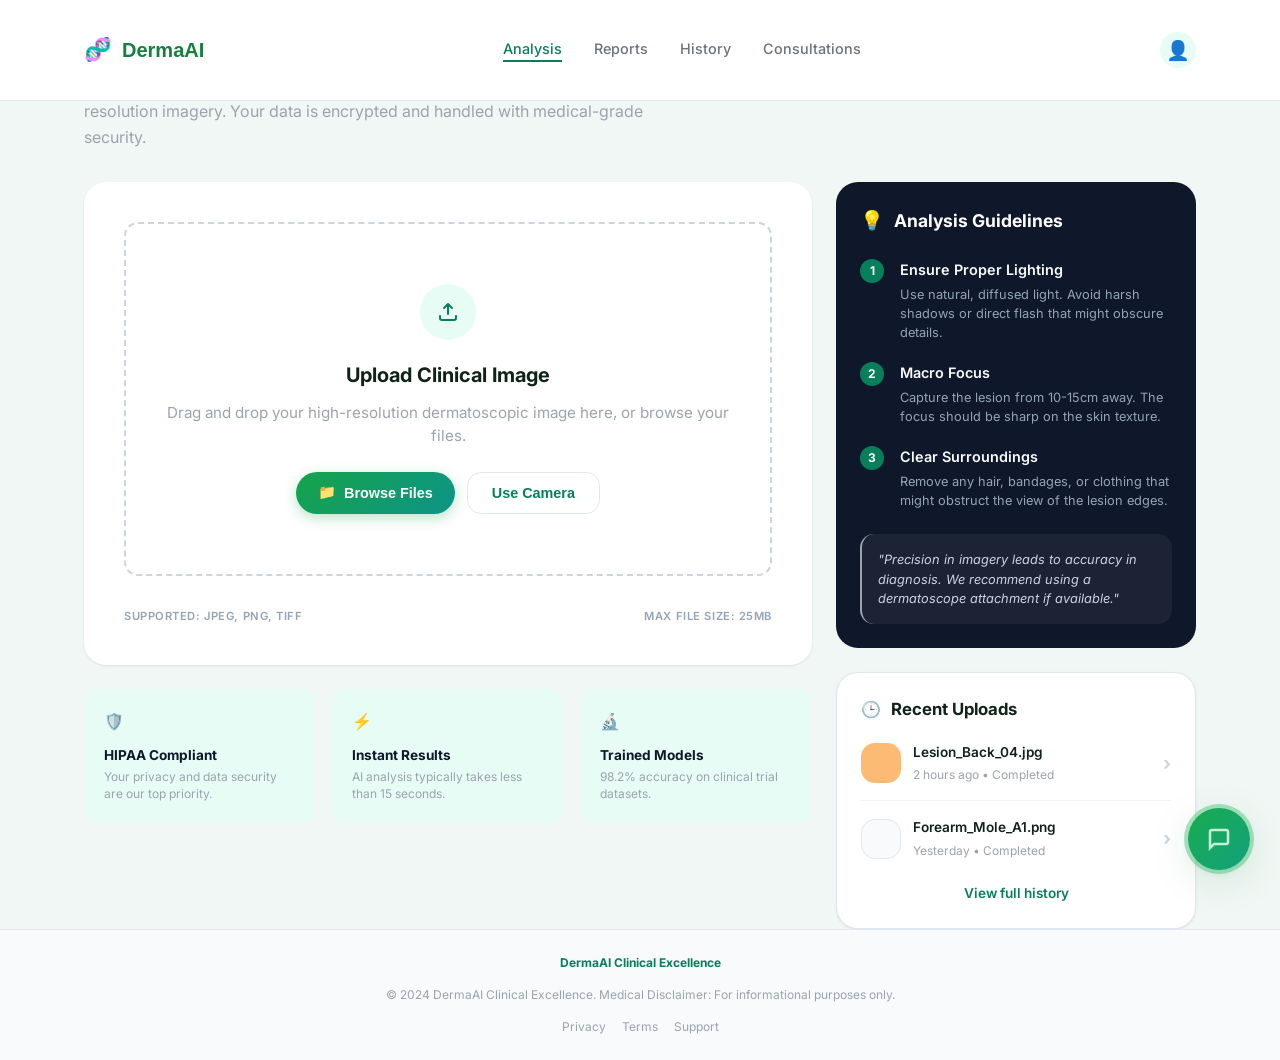
==== commit 604bff29: "feat: polished chatbot UX - pulse animation, status dot, badge, smooth transitions" ====
--- a/frontend/analyze.html
+++ b/frontend/analyze.html
@@ -376,8 +376,12 @@
         </button>
         <div class="chat-window shadow-lg glass" id="chat-window">
             <div class="chat-header">
-                <div class="chat-header-title">
-                    <span>🧬</span> DermaAI Assistant
+                <div>
+                    <div class="chat-header-title">
+                        <span class="status-dot"></span>
+                        🧬 DermaAI Assistant
+                    </div>
+                    <div class="chat-header-sub">AI-powered skin health advisor</div>
                 </div>
                 <button class="chat-close" id="chat-close">&times;</button>
             </div>
--- a/frontend/css/index.css
+++ b/frontend/css/index.css
@@ -749,8 +749,8 @@
 }
 
 .chat-toggle {
-  width: 60px;
-  height: 60px;
+  width: 62px;
+  height: 62px;
   border-radius: 50%;
   background: linear-gradient(135deg, var(--green-600) 0%, var(--teal) 100%);
   color: white;
@@ -760,31 +760,72 @@
   display: flex;
   align-items: center;
   justify-content: center;
-  transition: transform 0.3s cubic-bezier(0.175, 0.885, 0.32, 1.275);
+  transition: transform 0.3s cubic-bezier(0.175, 0.885, 0.32, 1.275), box-shadow 0.3s;
+  position: relative;
+}
+
+.chat-toggle::before {
+  content: '';
+  position: absolute;
+  inset: -4px;
+  border-radius: 50%;
+  background: rgba(34, 197, 94, 0.25);
+  animation: chat-pulse 2.5s ease-out infinite;
+  pointer-events: none;
+}
+
+@keyframes chat-pulse {
+  0%   { transform: scale(1);   opacity: 0.7; }
+  70%  { transform: scale(1.5); opacity: 0; }
+  100% { transform: scale(1.5); opacity: 0; }
 }
 
 .chat-toggle:hover {
-  transform: scale(1.1);
+  transform: scale(1.1) rotate(-8deg);
+  box-shadow: var(--shadow-lg), 0 0 0 6px rgba(22, 163, 74, 0.2);
+}
+
+/* Unread badge */
+.chat-badge {
+  position: absolute;
+  top: -4px;
+  right: -4px;
+  width: 20px;
+  height: 20px;
+  background: #ef4444;
+  border-radius: 50%;
+  border: 2px solid white;
+  font-size: 0.65rem;
+  font-weight: 700;
+  color: white;
+  display: flex;
+  align-items: center;
+  justify-content: center;
+  animation: badge-pop 0.4s cubic-bezier(0.175, 0.885, 0.32, 1.275);
+}
+
+@keyframes badge-pop {
+  from { transform: scale(0); }
+  to   { transform: scale(1); }
 }
 
 .chat-window {
   position: absolute;
   bottom: 80px;
   right: 0;
-  width: 360px;
-  height: 500px;
-  background: rgba(255, 255, 255, 0.95);
-  border-radius: var(--radius-lg);
+  width: 370px;
+  height: 520px;
+  background: rgba(255, 255, 255, 0.97);
+  border-radius: 20px;
   display: flex;
   flex-direction: column;
   overflow: hidden;
   opacity: 0;
   pointer-events: none;
-  transform: translateY(20px) scale(0.95);
+  transform: translateY(24px) scale(0.93);
   transform-origin: bottom right;
-  transition: all 0.3s cubic-bezier(0.175, 0.885, 0.32, 1.275);
-  box-shadow: var(--shadow-lg);
-  border: 1px solid var(--border);
+  transition: opacity 0.3s ease, transform 0.35s cubic-bezier(0.175, 0.885, 0.32, 1.275);
+  box-shadow: 0 24px 60px rgba(0,0,0,0.18), 0 0 0 1px rgba(0,0,0,0.06);
 }
 
 .chat-window.open {
@@ -800,156 +841,219 @@
   display: flex;
   align-items: center;
   justify-content: space-between;
+  flex-shrink: 0;
 }
 
 .chat-header-title {
   font-weight: 700;
-  font-size: 1.05rem;
+  font-size: 1rem;
   display: flex;
   align-items: center;
   gap: 8px;
 }
 
+.chat-header-title .status-dot {
+  width: 8px;
+  height: 8px;
+  background: #86efac;
+  border-radius: 50%;
+  animation: status-blink 2s ease-in-out infinite;
+  flex-shrink: 0;
+}
+
+@keyframes status-blink {
+  0%, 100% { opacity: 1; }
+  50%       { opacity: 0.4; }
+}
+
+.chat-header-sub {
+  font-size: 0.72rem;
+  opacity: 0.8;
+  margin-top: 1px;
+}
+
 .chat-close {
-  background: transparent;
+  background: rgba(255,255,255,0.15);
   color: white;
   border: none;
-  font-size: 1.5rem;
+  width: 30px;
+  height: 30px;
+  border-radius: 50%;
+  font-size: 1.1rem;
   cursor: pointer;
-  opacity: 0.8;
-  transition: opacity 0.2s;
+  display: flex;
+  align-items: center;
+  justify-content: center;
+  transition: background 0.2s, transform 0.2s;
 }
 
 .chat-close:hover {
-  opacity: 1;
+  background: rgba(255,255,255,0.3);
+  transform: rotate(90deg);
 }
 
 .chat-body {
   flex: 1;
-  padding: 20px;
+  padding: 16px;
   overflow-y: auto;
   display: flex;
   flex-direction: column;
-  gap: 12px;
-  background: var(--bg);
-}
+  gap: 10px;
+  background: #f8fafb;
+  scroll-behavior: smooth;
+}
+
+.chat-body::-webkit-scrollbar { width: 4px; }
+.chat-body::-webkit-scrollbar-track { background: transparent; }
+.chat-body::-webkit-scrollbar-thumb { background: #d1d5db; border-radius: 4px; }
 
 .chat-message {
   display: flex;
   flex-direction: column;
-  max-width: 85%;
-  animation: fade-in-up 0.3s ease forwards;
-}
-
-.chat-message.bot {
-  align-self: flex-start;
-}
-
-.chat-message.user {
-  align-self: flex-end;
-}
+  max-width: 82%;
+  animation: msg-in 0.28s cubic-bezier(0.175, 0.885, 0.32, 1.275) forwards;
+}
+
+@keyframes msg-in {
+  from { opacity: 0; transform: translateY(12px) scale(0.96); }
+  to   { opacity: 1; transform: translateY(0)    scale(1); }
+}
+
+.chat-message.bot  { align-self: flex-start; }
+.chat-message.user { align-self: flex-end; }
 
 .msg-bubble {
-  padding: 12px 16px;
+  padding: 11px 15px;
   border-radius: 18px;
-  font-size: 0.9rem;
-  line-height: 1.5;
+  font-size: 0.875rem;
+  line-height: 1.55;
   color: var(--text);
-  box-shadow: var(--shadow-sm);
+  box-shadow: 0 1px 3px rgba(0,0,0,0.07);
 }
 
 .chat-message.bot .msg-bubble {
   background: white;
-  border-bottom-left-radius: 4px;
-  border: 1px solid var(--border-soft);
+  border-bottom-left-radius: 5px;
+  border: 1px solid #e5e7eb;
 }
 
 .chat-message.user .msg-bubble {
-  background: var(--green-100);
-  border-bottom-right-radius: 4px;
-  border: 1px solid var(--green-200);
-  color: var(--green-900);
+  background: linear-gradient(135deg, var(--green-600), var(--teal));
+  border-bottom-right-radius: 5px;
+  color: white;
+  box-shadow: 0 2px 8px rgba(22,163,74,0.3);
 }
 
 .msg-tag {
-  font-size: 0.65rem;
+  font-size: 0.62rem;
   color: var(--text-muted);
   margin-top: 4px;
-  margin-left: 12px;
+  margin-left: 10px;
+  display: flex;
+  align-items: center;
+  gap: 4px;
+}
+
+.msg-tag::before {
+  content: '⚡';
+  font-size: 0.6rem;
 }
 
 .chat-input-area {
-  padding: 16px;
+  padding: 12px 14px;
   background: white;
-  border-top: 1px solid var(--border-soft);
-  display: flex;
-  gap: 12px;
-  align-items: center;
+  border-top: 1px solid #f0f0f0;
+  display: flex;
+  gap: 10px;
+  align-items: center;
+  flex-shrink: 0;
 }
 
 .chat-input-area input {
   flex: 1;
-  padding: 12px 16px;
+  padding: 11px 16px;
   border-radius: 50px;
-  border: 1px solid var(--border);
-  background: var(--bg);
+  border: 1.5px solid #e5e7eb;
+  background: #f9fafb;
   outline: none;
   font-family: inherit;
-  font-size: 0.9rem;
-  transition: border-color 0.2s;
+  font-size: 0.875rem;
+  transition: border-color 0.2s, box-shadow 0.2s, background 0.2s;
+  color: var(--text);
 }
 
 .chat-input-area input:focus {
   border-color: var(--green-500);
-  box-shadow: 0 0 0 3px rgba(34, 197, 94, 0.1);
+  background: white;
+  box-shadow: 0 0 0 3px rgba(34, 197, 94, 0.12);
 }
 
 .chat-input-area button {
-  width: 44px;
-  height: 44px;
+  width: 42px;
+  height: 42px;
   border-radius: 50%;
   border: none;
-  background: var(--green-600);
+  background: linear-gradient(135deg, var(--green-600), var(--teal));
   color: white;
   cursor: pointer;
   display: flex;
   align-items: center;
   justify-content: center;
-  transition: transform 0.2s, background 0.2s;
+  transition: transform 0.2s, box-shadow 0.2s;
+  box-shadow: 0 2px 8px rgba(22,163,74,0.35);
+  flex-shrink: 0;
 }
 
 .chat-input-area button:hover {
-  background: var(--green-700);
-  transform: scale(1.05);
+  transform: scale(1.1) rotate(-5deg);
+  box-shadow: 0 4px 14px rgba(22,163,74,0.45);
+}
+
+.chat-input-area button:active {
+  transform: scale(0.95);
+}
+
+/* Typing dots */
+.msg-bubble.loading {
+  display: flex;
+  align-items: center;
+  gap: 4px;
+  padding: 14px 18px;
+  min-width: 60px;
 }
 
 .loading .dot {
   display: inline-block;
-  width: 6px;
-  height: 6px;
+  width: 7px;
+  height: 7px;
   border-radius: 50%;
-  background-color: var(--text-muted);
-  margin: 0 2px;
+  background: #9ca3af;
   animation: bounce 1.4s infinite ease-in-out both;
 }
 
 .loading .dot:nth-child(1) { animation-delay: -0.32s; }
 .loading .dot:nth-child(2) { animation-delay: -0.16s; }
+.loading .dot:nth-child(3) { animation-delay: 0s; }
 
 @keyframes bounce {
-  0%, 80%, 100% { transform: scale(0); }
-  40% { transform: scale(1); }
+  0%, 80%, 100% { transform: scale(0.5); opacity: 0.5; }
+  40%           { transform: scale(1);   opacity: 1; }
 }
 
 @keyframes fade-in-up {
   from { opacity: 0; transform: translateY(10px); }
-  to { opacity: 1; transform: translateY(0); }
+  to   { opacity: 1; transform: translateY(0); }
 }
 
 @media (max-width: 600px) {
   .chat-window {
-    width: calc(100vw - 40px);
-    right: -10px;
-    bottom: 70px;
+    width: calc(100vw - 32px);
+    right: -8px;
+    bottom: 74px;
+    height: 70vh;
+  }
+  .chat-widget {
+    bottom: 20px;
+    right: 16px;
   }
 }
